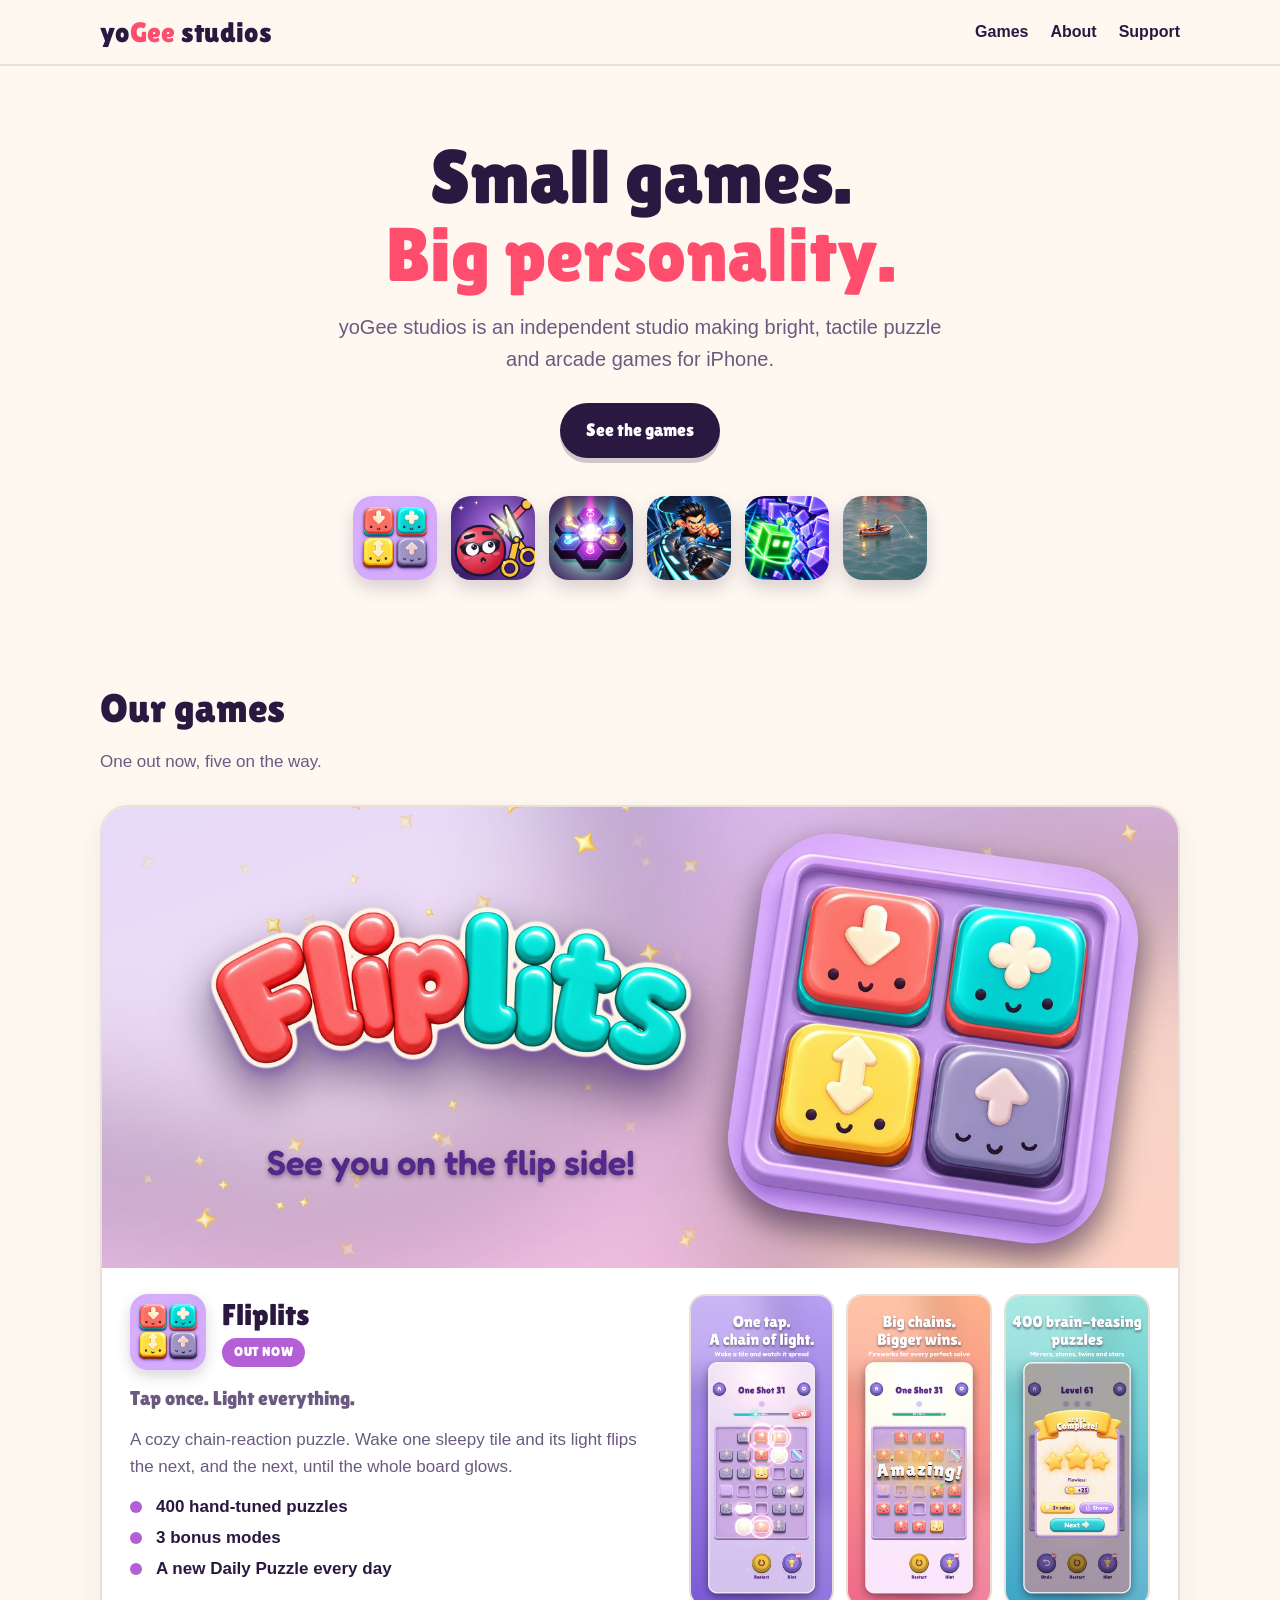
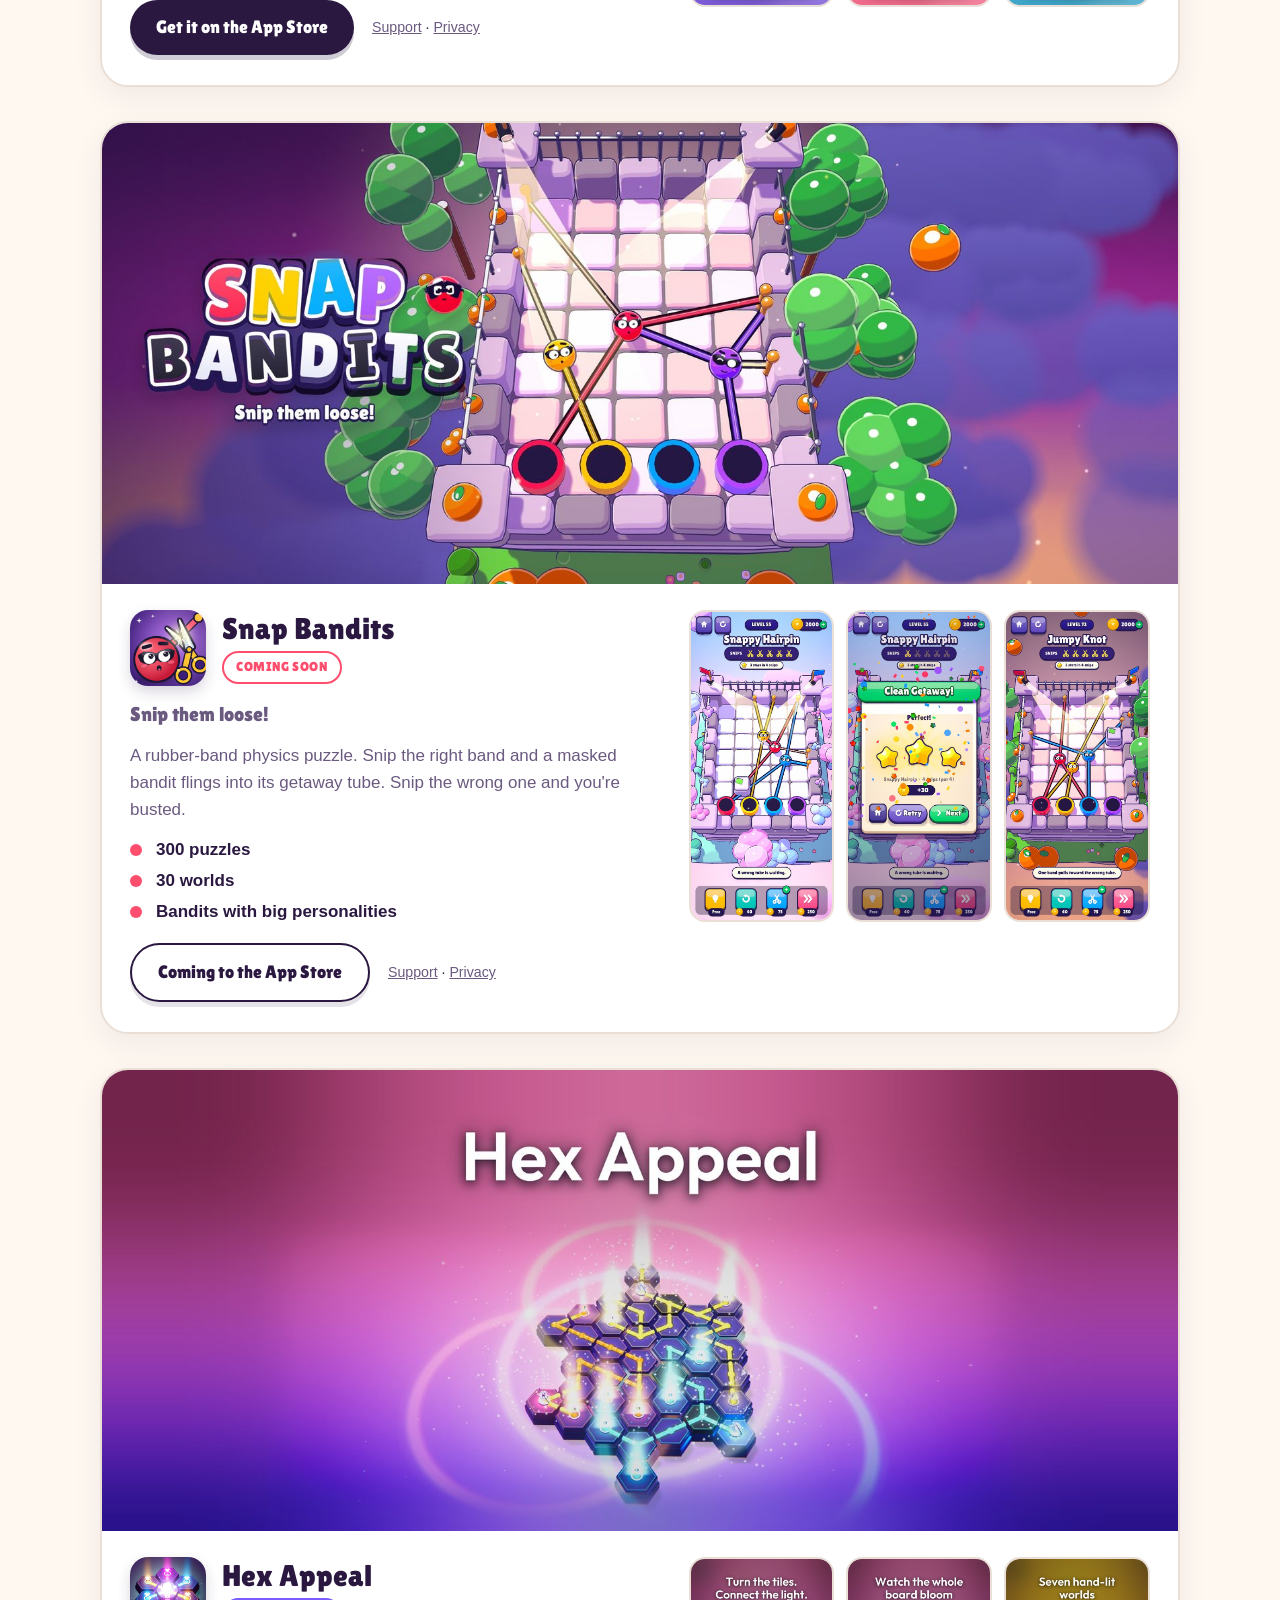
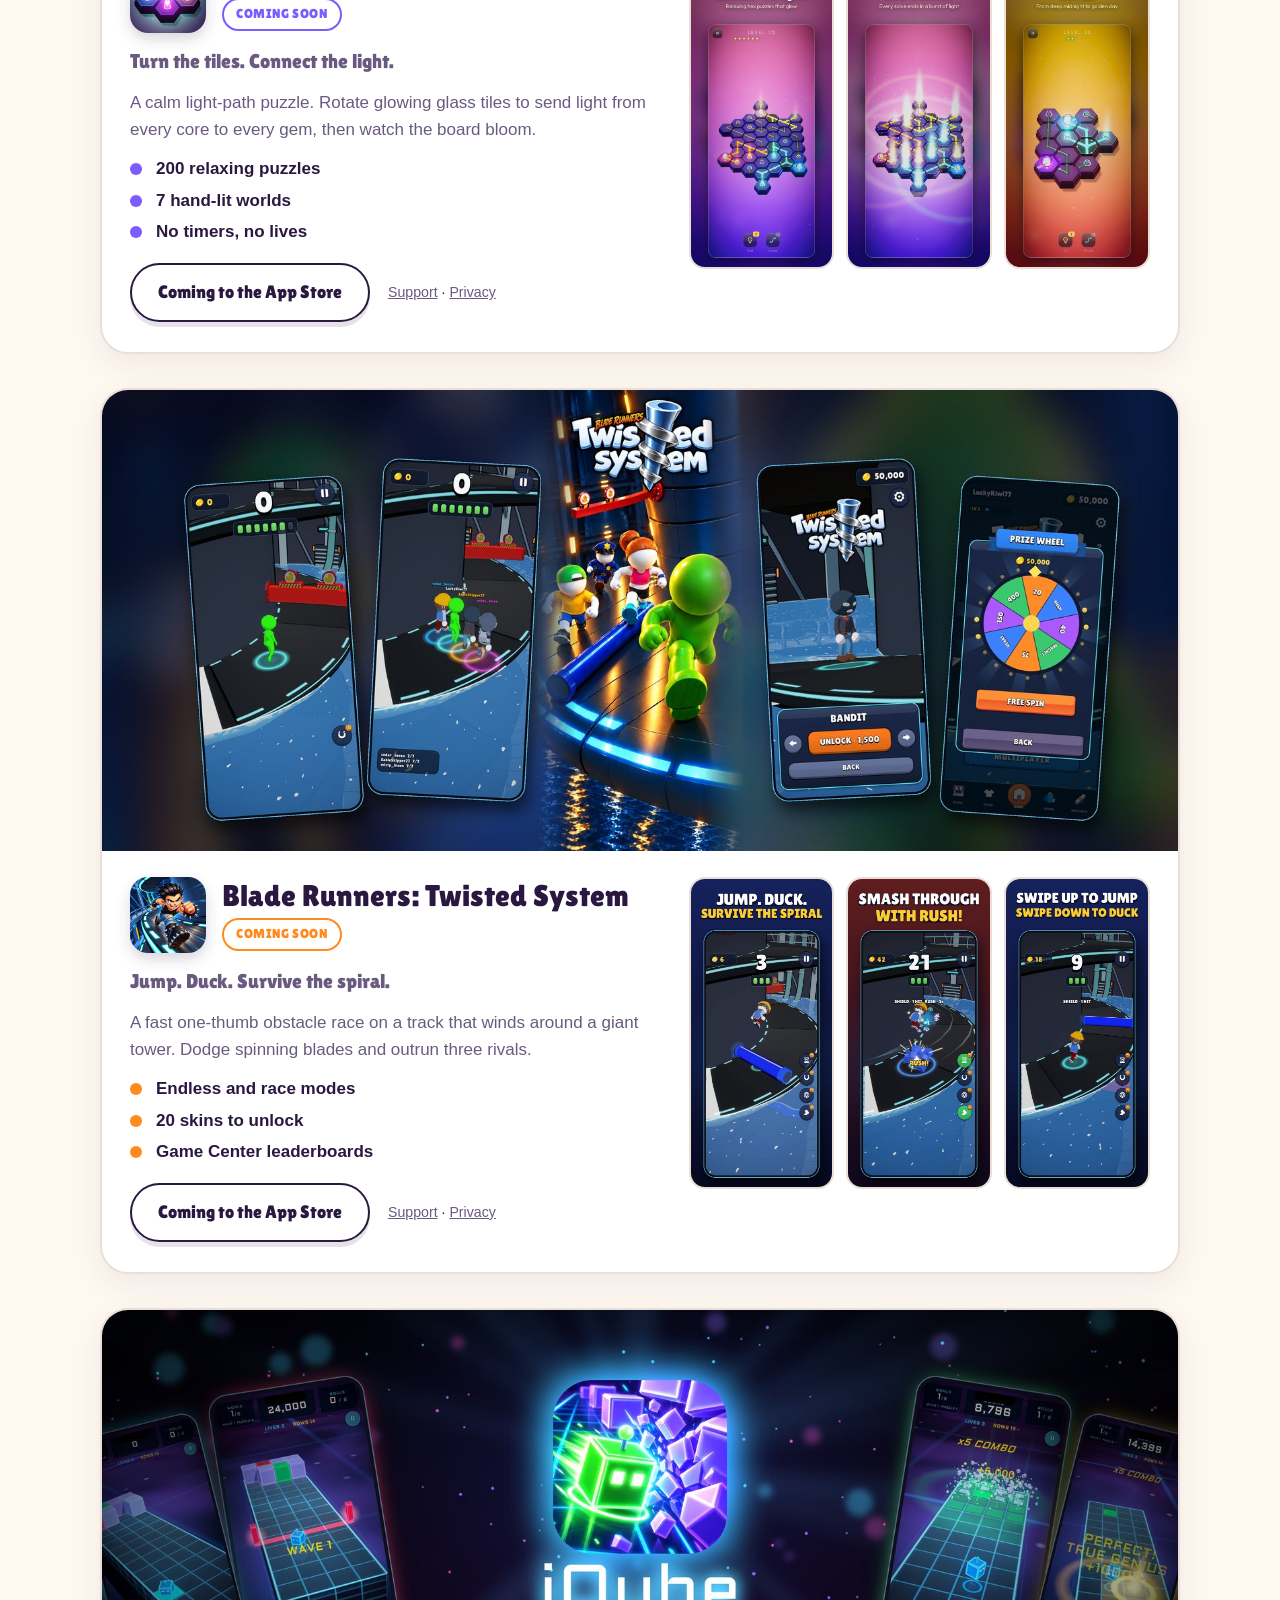
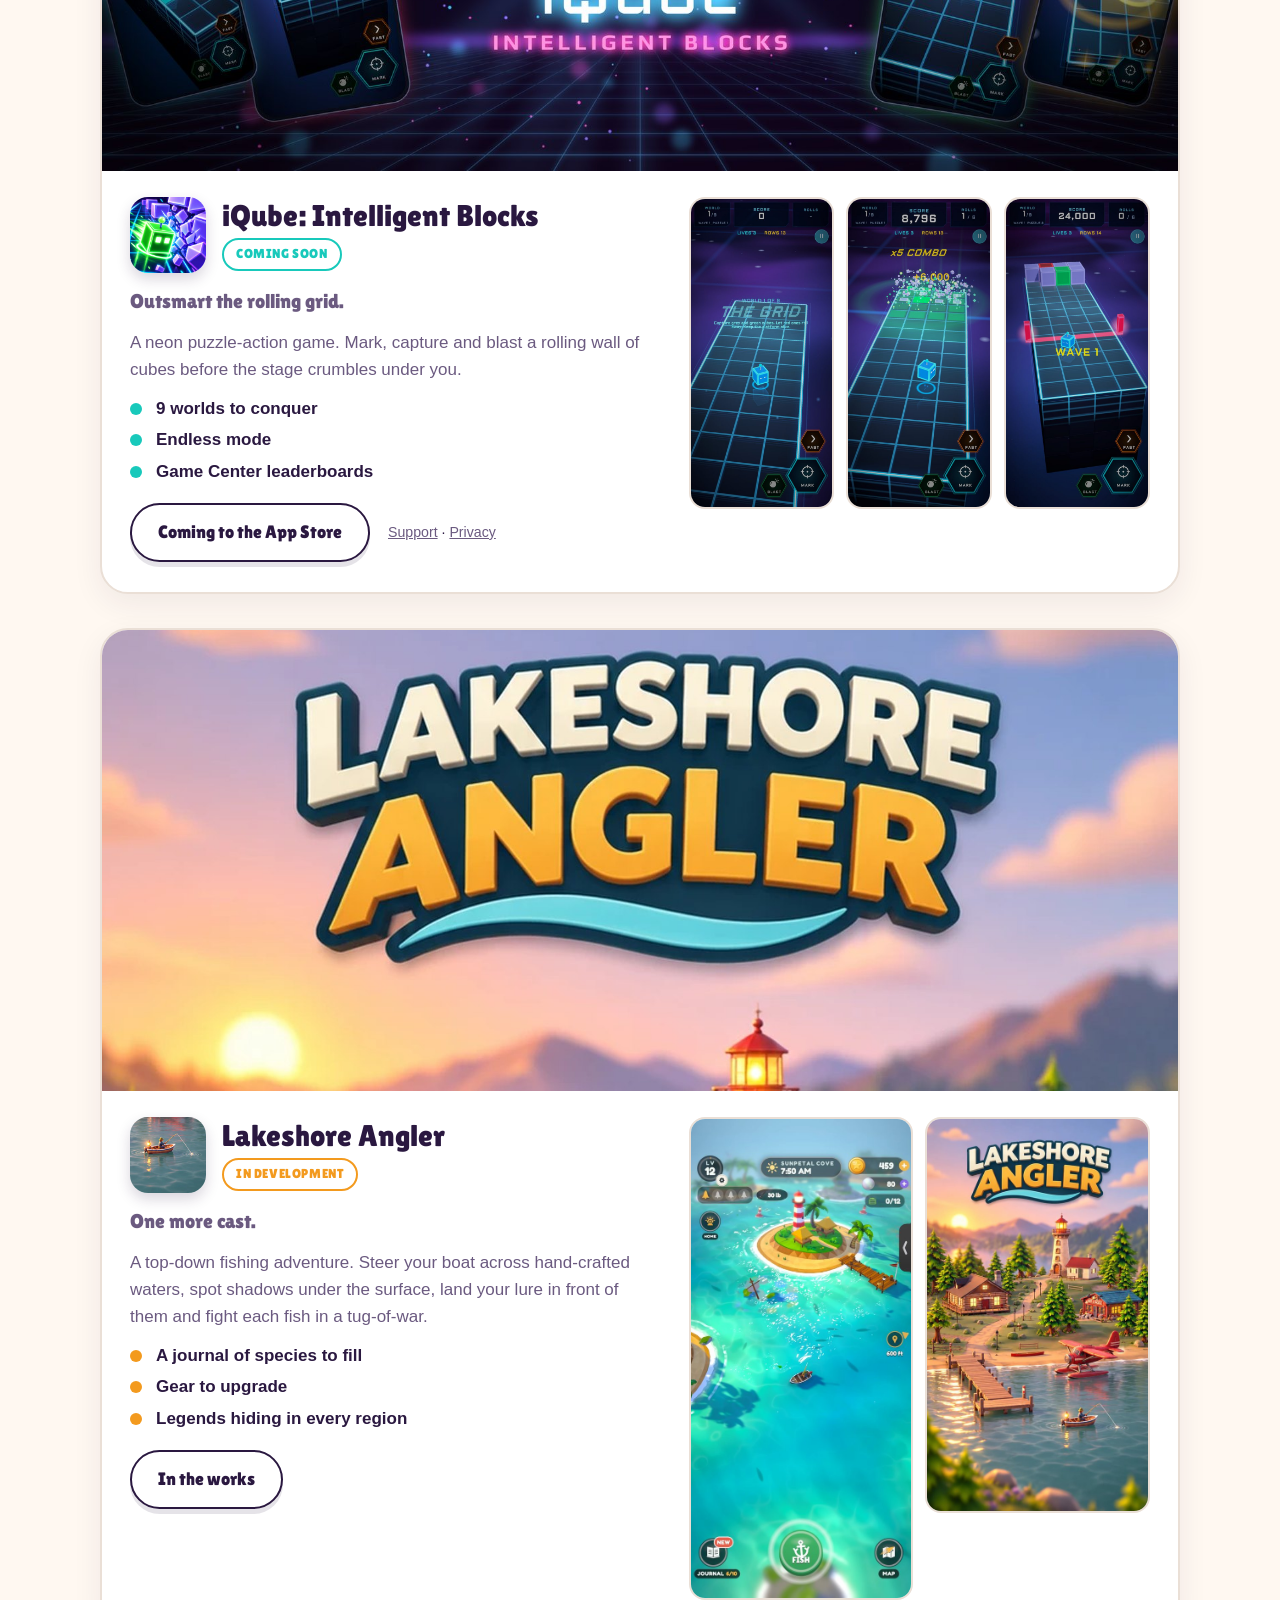
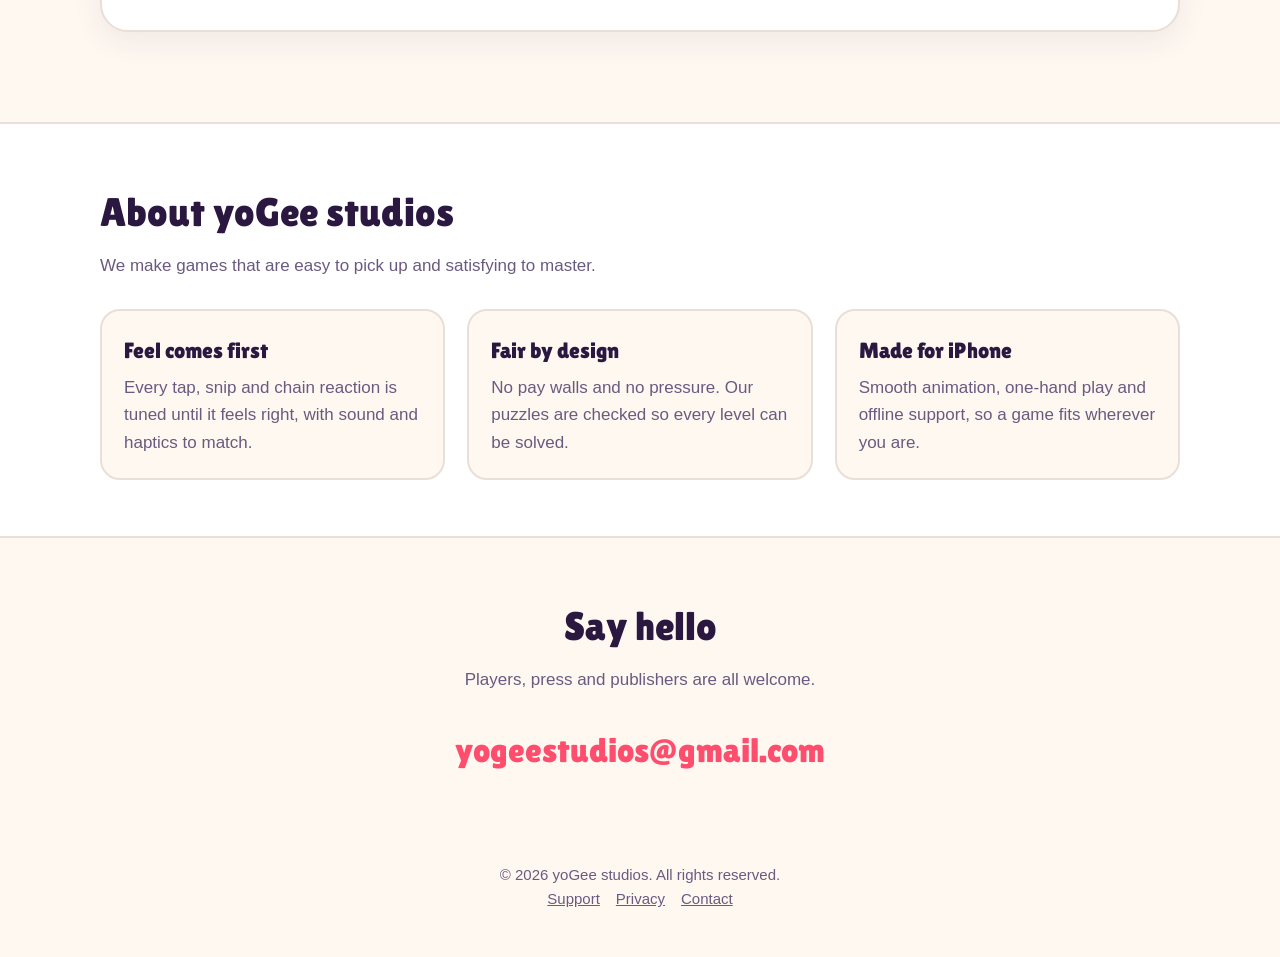
==== index.html @ dfdccb1b "yoGee Studios website: games, support and privacy policies Co-Authored-By: Claude Opus 5.5 <noreply@" ====
<!doctype html>
<html lang="en">
<head>
<meta charset="utf-8">
<meta name="viewport" content="width=device-width, initial-scale=1">
<title>yoGee studios | Puzzle and arcade games for iPhone</title>
<meta name="description" content="yoGee studios makes bright, tactile puzzle and arcade games for iPhone.">
<link rel="stylesheet" href="style.css">
</head>
<body>
<header class="nav"><div class="wrap">
  <a class="logo" href="index.html">yo<b>Gee</b> studios</a>
  <nav><a href="index.html#games">Games</a><a href="index.html#about">About</a><a href="support.html">Support</a></nav>
</div></header>

<main>
<section class="hero"><div class="wrap">
  <h1>Small games.<br><span>Big personality.</span></h1>
  <p>yoGee studios is an independent studio making bright, tactile puzzle and arcade games for iPhone.</p>
  <a class="btn" href="#games">See the games</a>
  <div class="icons"><a href="#fliplits"><img src="img/fliplits-icon.jpg" alt="Fliplits"></a><a href="#snap-bandits"><img src="img/snap-bandits-icon.jpg" alt="Snap Bandits"></a><a href="#hex-appeal"><img src="img/hex-appeal-icon.jpg" alt="Hex Appeal"></a><a href="#twisted-system"><img src="img/twisted-system-icon.jpg" alt="Blade Runners: Twisted System"></a><a href="#iqube"><img src="img/iqube-icon.jpg" alt="iQube: Intelligent Blocks"></a><a href="#lakeshore-angler"><img src="img/lakeshore-angler-icon.jpg" alt="Lakeshore Angler"></a></div>
</div></section>

<section id="games"><div class="wrap">
  <h2>Our games</h2>
  <p class="lead">One out now, five on the way.</p>
  
<article class="game" id="fliplits" style="--accent: #b45fd6">
  <img class="banner" src="img/fliplits-header.jpg" alt="Fliplits key art" loading="lazy">
  <div class="body">
    <div>
      <div class="title"><img src="img/fliplits-icon.jpg" alt="Fliplits app icon"><div><h3>Fliplits</h3><span class="badge">Out now</span></div></div>
      <p class="tag">Tap once. Light everything.</p>
      <p>A cozy chain-reaction puzzle. Wake one sleepy tile and its light flips the next, and the next, until the whole board glows.</p>
      <ul class="facts"><li>400 hand-tuned puzzles</li><li>3 bonus modes</li><li>A new Daily Puzzle every day</li></ul>
      <div class="links"><a class="btn" href="https://apps.apple.com/app/id6825532299">Get it on the App Store</a><small><a href="support.html#fliplits">Support</a> &middot; <a href="privacy/fliplits.html">Privacy</a></small></div>
    </div>
    <div class="shots" style="grid-template-columns: repeat(3, 1fr)"><img src="img/fliplits-shot1.jpg" alt="Fliplits screenshot 1" loading="lazy"><img src="img/fliplits-shot2.jpg" alt="Fliplits screenshot 2" loading="lazy"><img src="img/fliplits-shot3.jpg" alt="Fliplits screenshot 3" loading="lazy"></div>
  </div>
</article>
<article class="game" id="snap-bandits" style="--accent: #ff4d6d">
  <img class="banner" src="img/snap-bandits-header.jpg" alt="Snap Bandits key art" loading="lazy">
  <div class="body">
    <div>
      <div class="title"><img src="img/snap-bandits-icon.jpg" alt="Snap Bandits app icon"><div><h3>Snap Bandits</h3><span class="badge soon">Coming soon</span></div></div>
      <p class="tag">Snip them loose!</p>
      <p>A rubber-band physics puzzle. Snip the right band and a masked bandit flings into its getaway tube. Snip the wrong one and you&#x27;re busted.</p>
      <ul class="facts"><li>300 puzzles</li><li>30 worlds</li><li>Bandits with big personalities</li></ul>
      <div class="links"><span class="btn alt" aria-disabled="true">Coming to the App Store</span><small><a href="support.html#snap-bandits">Support</a> &middot; <a href="privacy/snap-bandits.html">Privacy</a></small></div>
    </div>
    <div class="shots" style="grid-template-columns: repeat(3, 1fr)"><img src="img/snap-bandits-shot1.jpg" alt="Snap Bandits screenshot 1" loading="lazy"><img src="img/snap-bandits-shot2.jpg" alt="Snap Bandits screenshot 2" loading="lazy"><img src="img/snap-bandits-shot3.jpg" alt="Snap Bandits screenshot 3" loading="lazy"></div>
  </div>
</article>
<article class="game" id="hex-appeal" style="--accent: #7a5cff">
  <img class="banner" src="img/hex-appeal-header.jpg" alt="Hex Appeal key art" loading="lazy">
  <div class="body">
    <div>
      <div class="title"><img src="img/hex-appeal-icon.jpg" alt="Hex Appeal app icon"><div><h3>Hex Appeal</h3><span class="badge soon">Coming soon</span></div></div>
      <p class="tag">Turn the tiles. Connect the light.</p>
      <p>A calm light-path puzzle. Rotate glowing glass tiles to send light from every core to every gem, then watch the board bloom.</p>
      <ul class="facts"><li>200 relaxing puzzles</li><li>7 hand-lit worlds</li><li>No timers, no lives</li></ul>
      <div class="links"><span class="btn alt" aria-disabled="true">Coming to the App Store</span><small><a href="support.html#hex-appeal">Support</a> &middot; <a href="privacy/hex-appeal.html">Privacy</a></small></div>
    </div>
    <div class="shots" style="grid-template-columns: repeat(3, 1fr)"><img src="img/hex-appeal-shot1.jpg" alt="Hex Appeal screenshot 1" loading="lazy"><img src="img/hex-appeal-shot2.jpg" alt="Hex Appeal screenshot 2" loading="lazy"><img src="img/hex-appeal-shot3.jpg" alt="Hex Appeal screenshot 3" loading="lazy"></div>
  </div>
</article>
<article class="game" id="twisted-system" style="--accent: #ff8a1f">
  <img class="banner" src="img/twisted-system-header.jpg" alt="Blade Runners: Twisted System key art" loading="lazy">
  <div class="body">
    <div>
      <div class="title"><img src="img/twisted-system-icon.jpg" alt="Blade Runners: Twisted System app icon"><div><h3>Blade Runners: Twisted System</h3><span class="badge soon">Coming soon</span></div></div>
      <p class="tag">Jump. Duck. Survive the spiral.</p>
      <p>A fast one-thumb obstacle race on a track that winds around a giant tower. Dodge spinning blades and outrun three rivals.</p>
      <ul class="facts"><li>Endless and race modes</li><li>20 skins to unlock</li><li>Game Center leaderboards</li></ul>
      <div class="links"><span class="btn alt" aria-disabled="true">Coming to the App Store</span><small><a href="support.html#twisted-system">Support</a> &middot; <a href="privacy/twisted-system.html">Privacy</a></small></div>
    </div>
    <div class="shots" style="grid-template-columns: repeat(3, 1fr)"><img src="img/twisted-system-shot1.jpg" alt="Blade Runners: Twisted System screenshot 1" loading="lazy"><img src="img/twisted-system-shot2.jpg" alt="Blade Runners: Twisted System screenshot 2" loading="lazy"><img src="img/twisted-system-shot3.jpg" alt="Blade Runners: Twisted System screenshot 3" loading="lazy"></div>
  </div>
</article>
<article class="game" id="iqube" style="--accent: #18c9bb">
  <img class="banner" src="img/iqube-header.jpg" alt="iQube: Intelligent Blocks key art" loading="lazy">
  <div class="body">
    <div>
      <div class="title"><img src="img/iqube-icon.jpg" alt="iQube: Intelligent Blocks app icon"><div><h3>iQube: Intelligent Blocks</h3><span class="badge soon">Coming soon</span></div></div>
      <p class="tag">Outsmart the rolling grid.</p>
      <p>A neon puzzle-action game. Mark, capture and blast a rolling wall of cubes before the stage crumbles under you.</p>
      <ul class="facts"><li>9 worlds to conquer</li><li>Endless mode</li><li>Game Center leaderboards</li></ul>
      <div class="links"><span class="btn alt" aria-disabled="true">Coming to the App Store</span><small><a href="support.html#iqube">Support</a> &middot; <a href="privacy/iqube.html">Privacy</a></small></div>
    </div>
    <div class="shots" style="grid-template-columns: repeat(3, 1fr)"><img src="img/iqube-shot1.jpg" alt="iQube: Intelligent Blocks screenshot 1" loading="lazy"><img src="img/iqube-shot2.jpg" alt="iQube: Intelligent Blocks screenshot 2" loading="lazy"><img src="img/iqube-shot3.jpg" alt="iQube: Intelligent Blocks screenshot 3" loading="lazy"></div>
  </div>
</article>
<article class="game" id="lakeshore-angler" style="--accent: #f39a1e">
  <img class="banner" src="img/lakeshore-angler-header.jpg" alt="Lakeshore Angler key art" loading="lazy">
  <div class="body">
    <div>
      <div class="title"><img src="img/lakeshore-angler-icon.jpg" alt="Lakeshore Angler app icon"><div><h3>Lakeshore Angler</h3><span class="badge soon">In development</span></div></div>
      <p class="tag">One more cast.</p>
      <p>A top-down fishing adventure. Steer your boat across hand-crafted waters, spot shadows under the surface, land your lure in front of them and fight each fish in a tug-of-war.</p>
      <ul class="facts"><li>A journal of species to fill</li><li>Gear to upgrade</li><li>Legends hiding in every region</li></ul>
      <div class="links"><span class="btn alt" aria-disabled="true">In the works</span></div>
    </div>
    <div class="shots" style="grid-template-columns: repeat(2, 1fr)"><img src="img/lakeshore-angler-shot1.jpg" alt="Lakeshore Angler screenshot 1" loading="lazy"><img src="img/lakeshore-angler-shot2.jpg" alt="Lakeshore Angler screenshot 2" loading="lazy"></div>
  </div>
</article>
</div></section>

<section class="about" id="about"><div class="wrap">
  <h2>About yoGee studios</h2>
  <p class="lead">We make games that are easy to pick up and satisfying to master.</p>
  <div class="cols">
    <div><h3>Feel comes first</h3><p>Every tap, snip and chain reaction is tuned until it feels right, with sound and haptics to match.</p></div>
    <div><h3>Fair by design</h3><p>No pay walls and no pressure. Our puzzles are checked so every level can be solved.</p></div>
    <div><h3>Made for iPhone</h3><p>Smooth animation, one-hand play and offline support, so a game fits wherever you are.</p></div>
  </div>
</div></section>

<section class="contact" id="contact"><div class="wrap">
  <h2>Say hello</h2>
  <p class="lead">Players, press and publishers are all welcome.</p>
  <a class="mail" href="mailto:yogeestudios@gmail.com">yogeestudios@gmail.com</a>
</div></section>
</main>
<footer><div class="wrap">
  &copy; 2026 yoGee studios. All rights reserved.<br>
  <a href="support.html">Support</a><a href="privacy/index.html">Privacy</a><a href="mailto:yogeestudios@gmail.com">Contact</a>
</div></footer>
</body>
</html>
---- style.css ----
@font-face { font-family: "Lilita One"; src: url("fonts/LilitaOne-Regular.ttf") format("truetype"); font-display: swap; }
:root { --ink: #2a1840; --soft: #6b5a80; --bg: #fff8f1; --card: #ffffff; --line: #eadfd6; --brand: #ff4d6d; --brand2: #7a5cff; --sun: #ffc93c; }
* { box-sizing: border-box; }
html { scroll-behavior: smooth; }
body { margin: 0; background: var(--bg); color: var(--ink); font: 17px/1.6 -apple-system, BlinkMacSystemFont, "Segoe UI", Roboto, sans-serif; }
img { max-width: 100%; display: block; }
a { color: var(--brand2); }
h1, h2, h3, .logo, .btn, .badge { font-family: "Lilita One", "Arial Rounded MT Bold", system-ui, sans-serif; font-weight: 400; }
.wrap { max-width: 1120px; margin: 0 auto; padding: 0 20px; }
header.nav { position: sticky; top: 0; z-index: 10; background: rgba(255, 248, 241, 0.92); backdrop-filter: blur(8px); border-bottom: 2px solid var(--line); }
header.nav .wrap { display: flex; align-items: center; justify-content: space-between; height: 64px; }
.logo { font-size: 28px; text-decoration: none; color: var(--ink); letter-spacing: 0.3px; }
.logo b { font-weight: 400; color: var(--brand); }
nav a { margin-left: 22px; text-decoration: none; color: var(--ink); font-weight: 600; font-size: 16px; }
nav a:hover { color: var(--brand); }
.hero { padding: 72px 0 40px; text-align: center; }
.hero h1 { font-size: clamp(40px, 7vw, 76px); line-height: 1.02; margin: 0 0 18px; }
.hero h1 span { color: var(--brand); }
.hero p { font-size: 20px; color: var(--soft); max-width: 640px; margin: 0 auto 28px; }
.btn { display: inline-block; padding: 13px 26px; border-radius: 999px; background: var(--ink); color: #fff; text-decoration: none; font-size: 18px; border: 0; box-shadow: 0 5px 0 rgba(42, 24, 64, 0.22); transition: transform 0.12s; }
.btn:hover { transform: translateY(-2px); }
.btn.alt { background: #fff; color: var(--ink); border: 2px solid var(--ink); box-shadow: 0 5px 0 rgba(42, 24, 64, 0.12); }
.icons { display: flex; justify-content: center; gap: 14px; margin: 38px 0 0; flex-wrap: wrap; }
.icons img { width: 84px; height: 84px; border-radius: 20px; box-shadow: 0 8px 18px rgba(42, 24, 64, 0.18); }
section { padding: 56px 0; }
section > .wrap > h2 { font-size: 40px; margin: 0 0 8px; }
.lead { color: var(--soft); margin: 0 0 30px; }
.game { background: var(--card); border: 2px solid var(--line); border-radius: 28px; overflow: hidden; margin-bottom: 34px; box-shadow: 0 10px 30px rgba(42, 24, 64, 0.07); }
.game .banner { aspect-ratio: 21 / 9; width: 100%; object-fit: cover; }
.game .body { display: grid; grid-template-columns: 1.15fr 1fr; gap: 28px; padding: 26px 28px 30px; align-items: start; }
.title { display: flex; gap: 16px; align-items: center; margin-bottom: 12px; }
.title img { width: 76px; height: 76px; border-radius: 18px; flex: none; box-shadow: 0 6px 14px rgba(42, 24, 64, 0.18); }
.title h3 { font-size: 30px; line-height: 1.1; margin: 0 0 6px; }
.badge { display: inline-block; font-size: 13px; letter-spacing: 0.6px; text-transform: uppercase; padding: 4px 12px; border-radius: 999px; color: #fff; background: var(--accent); }
.badge.soon { background: #fff; color: var(--accent); border: 2px solid var(--accent); }
.tag { font-size: 20px; color: var(--accent); margin: 0 0 8px; font-family: "Lilita One", system-ui, sans-serif; }
.game p { margin: 0 0 12px; color: var(--soft); }
.facts { list-style: none; padding: 0; margin: 0 0 18px; }
.facts li { padding-left: 26px; position: relative; margin: 4px 0; font-weight: 600; }
.facts li::before { content: ""; position: absolute; left: 0; top: 8px; width: 12px; height: 12px; border-radius: 50%; background: var(--accent); }
.links { display: flex; flex-wrap: wrap; gap: 10px 18px; align-items: center; }
.links small a { color: var(--soft); }
.shots { display: grid; grid-template-columns: repeat(3, 1fr); gap: 12px; }
.shots img { border-radius: 16px; border: 2px solid var(--line); }
.about { background: #fff; border-top: 2px solid var(--line); border-bottom: 2px solid var(--line); }
.cols { display: grid; grid-template-columns: repeat(3, 1fr); gap: 22px; margin-top: 26px; }
.cols div { background: var(--bg); border-radius: 20px; padding: 22px; border: 2px solid var(--line); }
.cols h3 { margin: 0 0 6px; font-size: 22px; }
.cols p { margin: 0; color: var(--soft); }
.contact { text-align: center; }
.contact .mail { font-size: clamp(22px, 4vw, 34px); font-family: "Lilita One", system-ui, sans-serif; color: var(--brand); text-decoration: none; word-break: break-all; }
footer { padding: 30px 0 46px; color: var(--soft); font-size: 15px; text-align: center; }
footer a { color: var(--soft); margin: 0 8px; }
.doc { max-width: 760px; margin: 0 auto; padding: 46px 20px 70px; }
.doc h1 { font-size: 40px; margin: 0 0 10px; }
.doc h2 { font-size: 24px; margin: 34px 0 8px; }
.doc p, .doc li { color: #4a3a60; }
@media (max-width: 820px) {
  .game .body { grid-template-columns: 1fr; padding: 20px; }
  .cols { grid-template-columns: 1fr; }
  nav a { margin-left: 14px; font-size: 15px; }
  .logo { font-size: 23px; }
  section > .wrap > h2 { font-size: 32px; }
  .hero { padding: 48px 0 26px; }
}
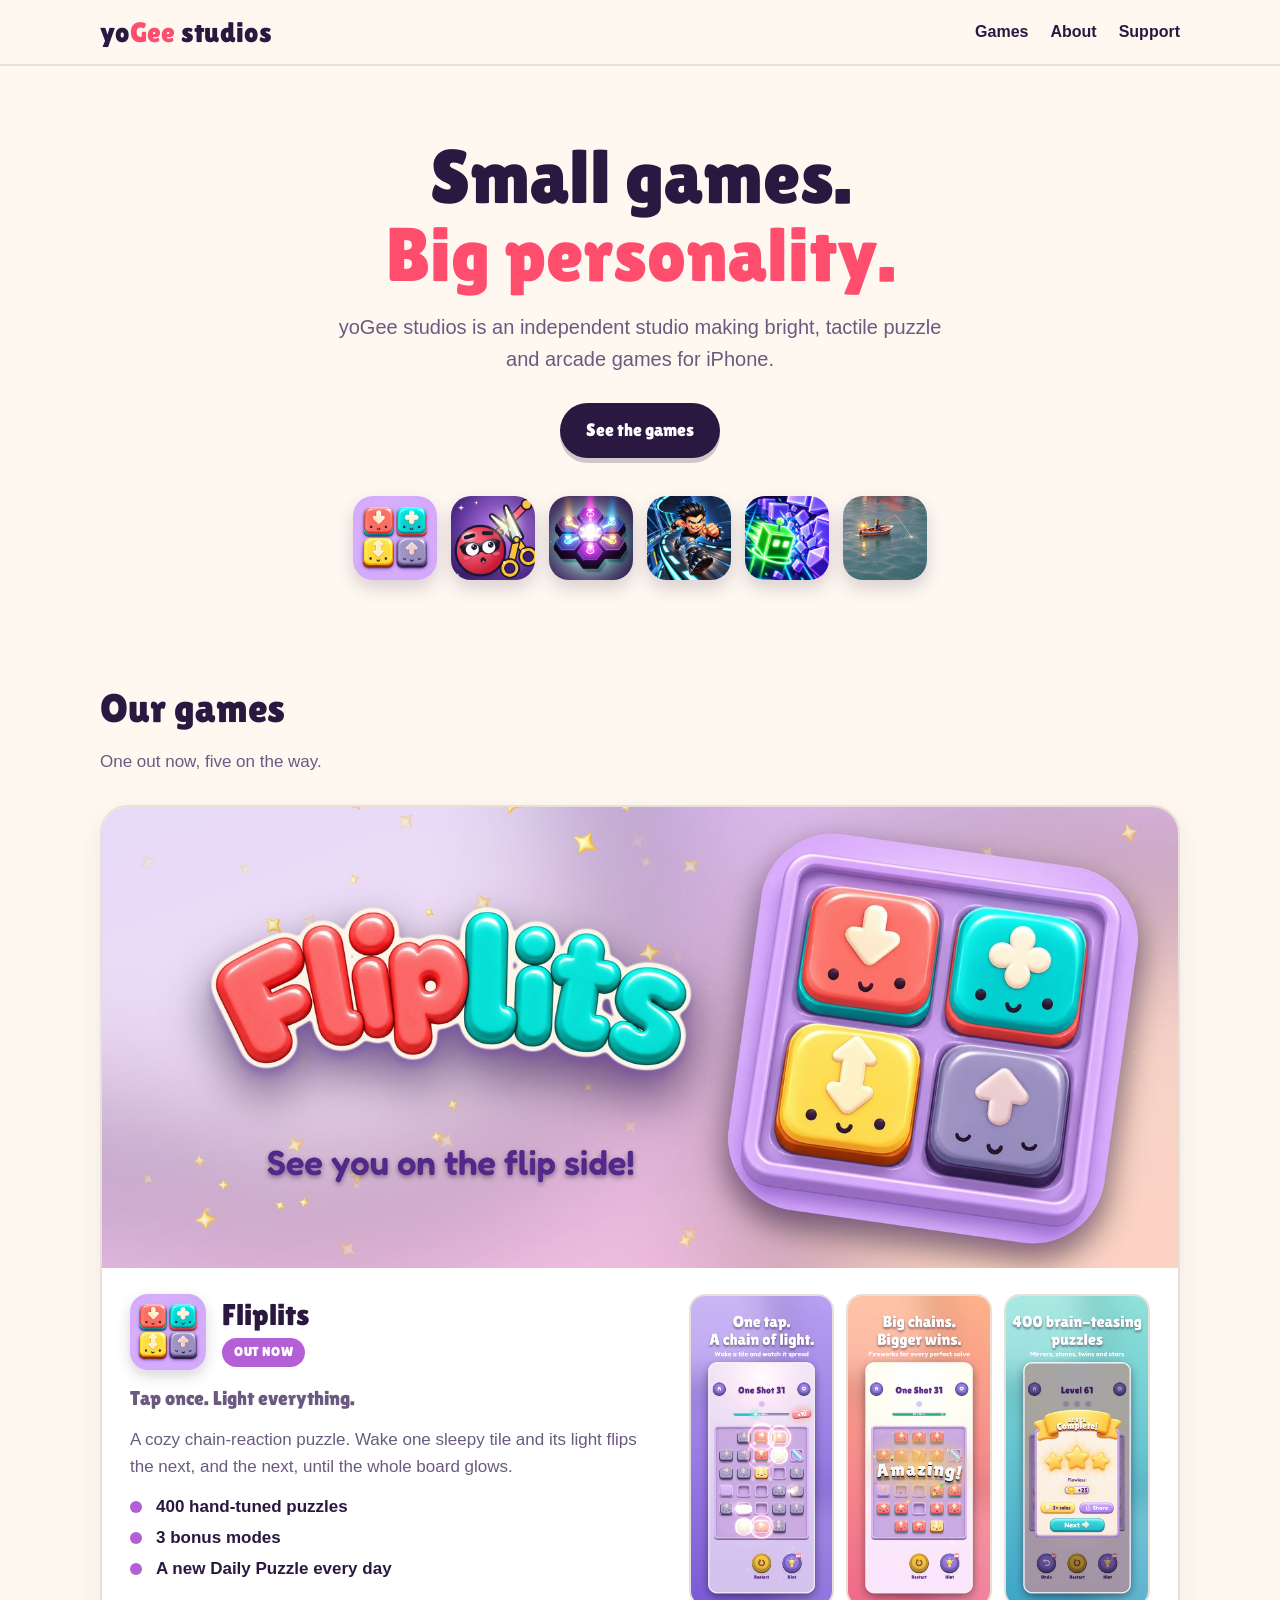
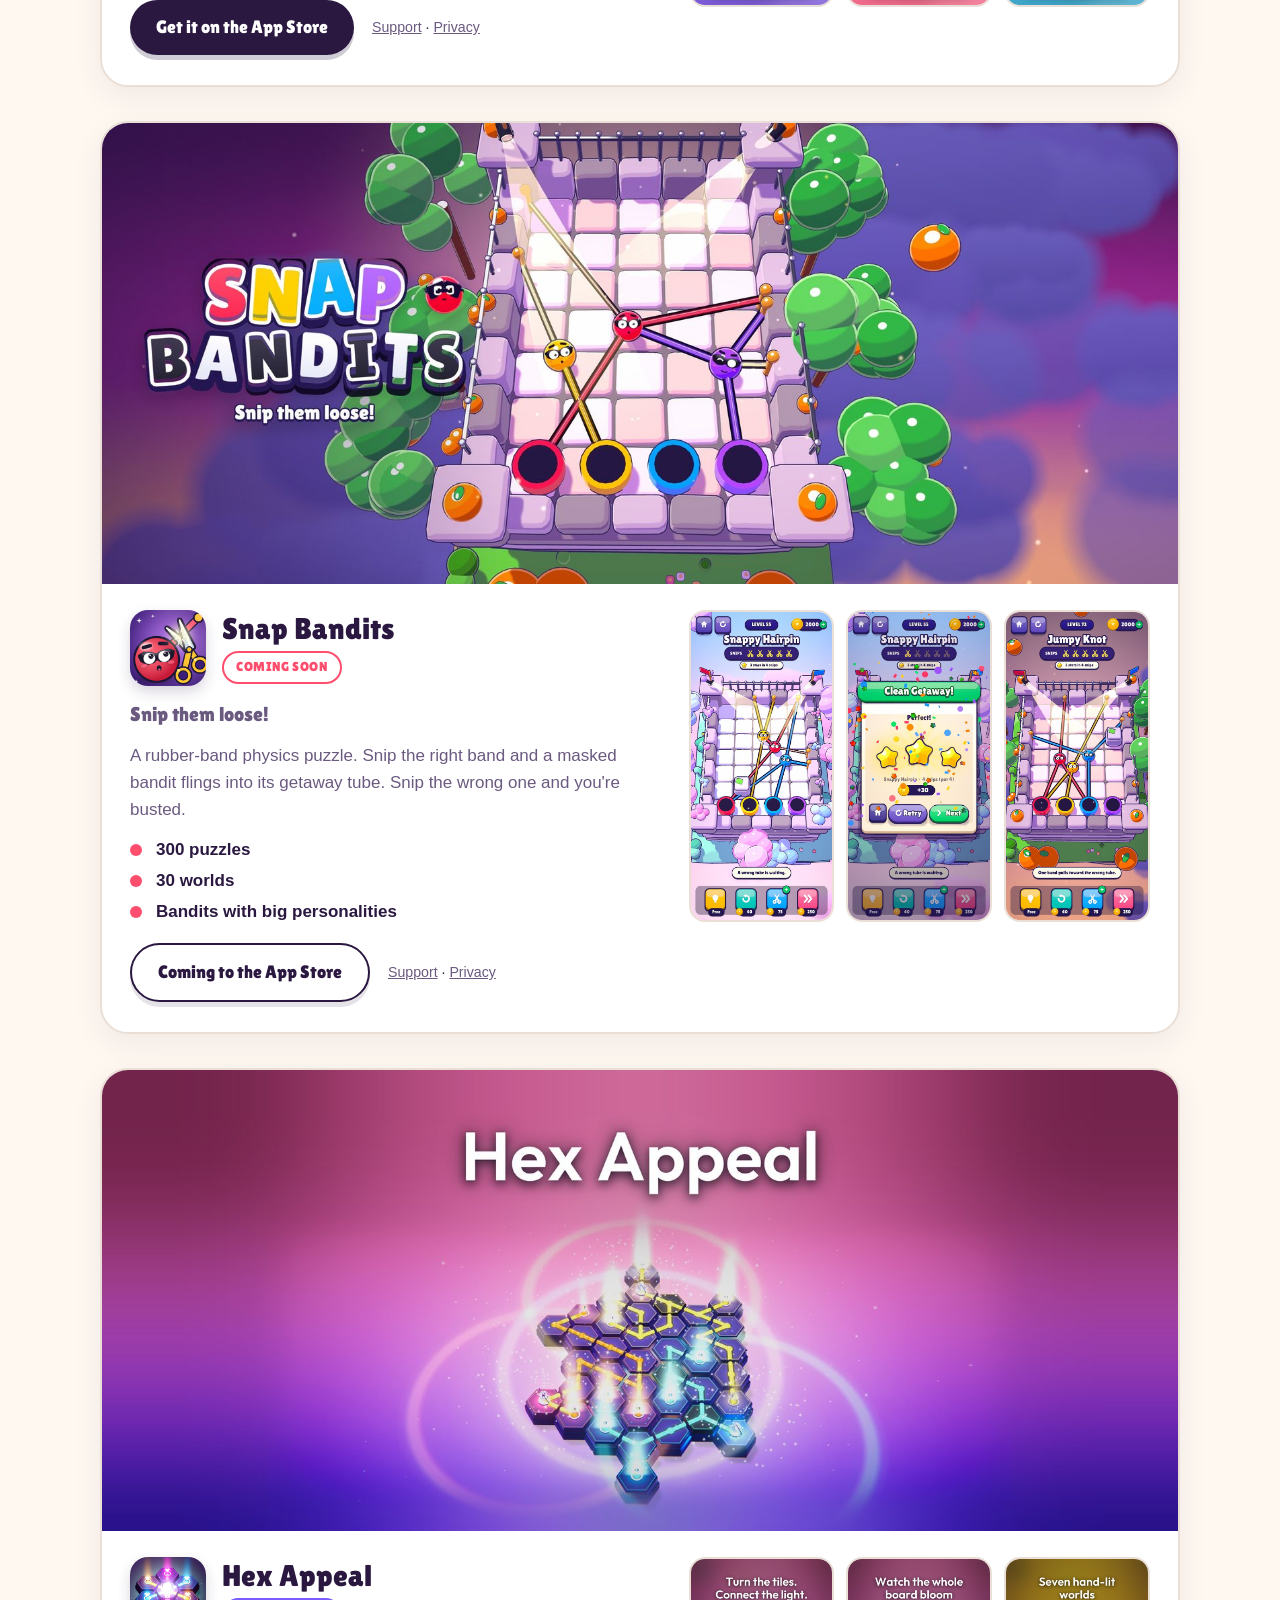
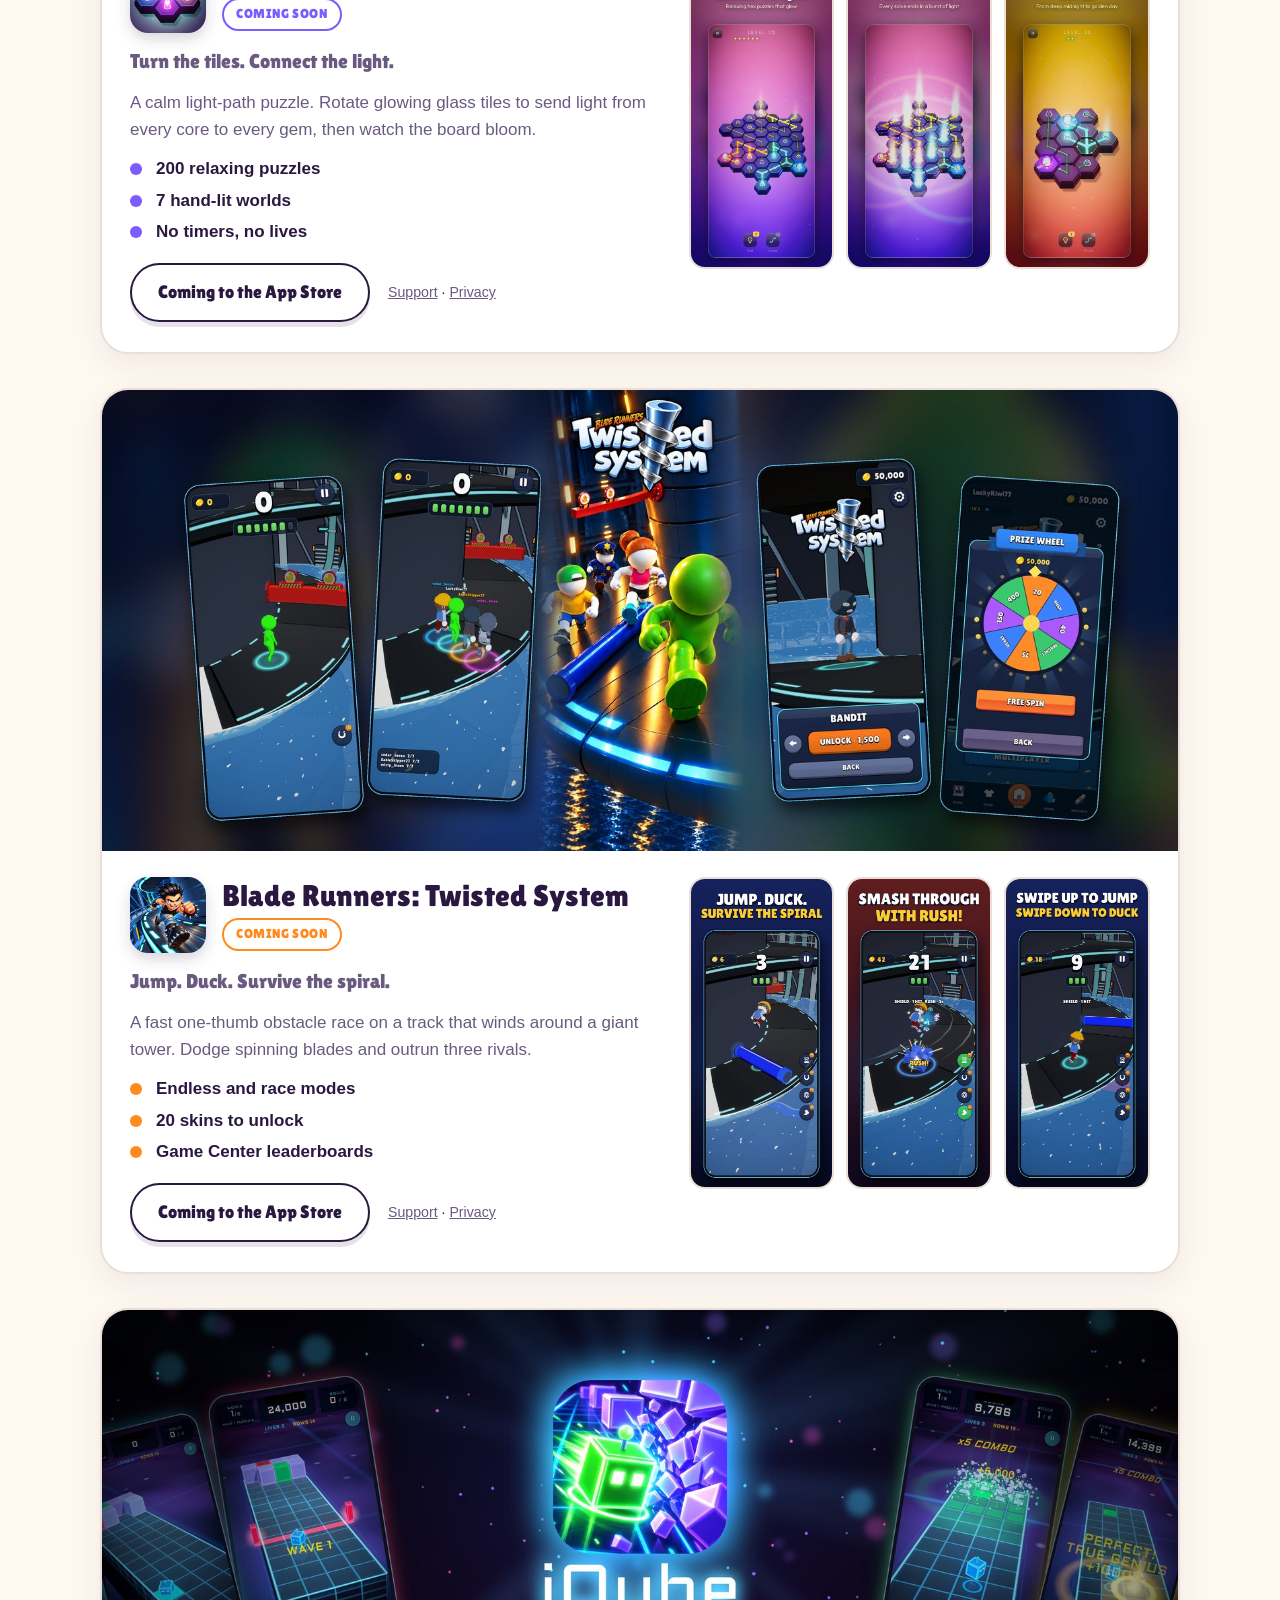
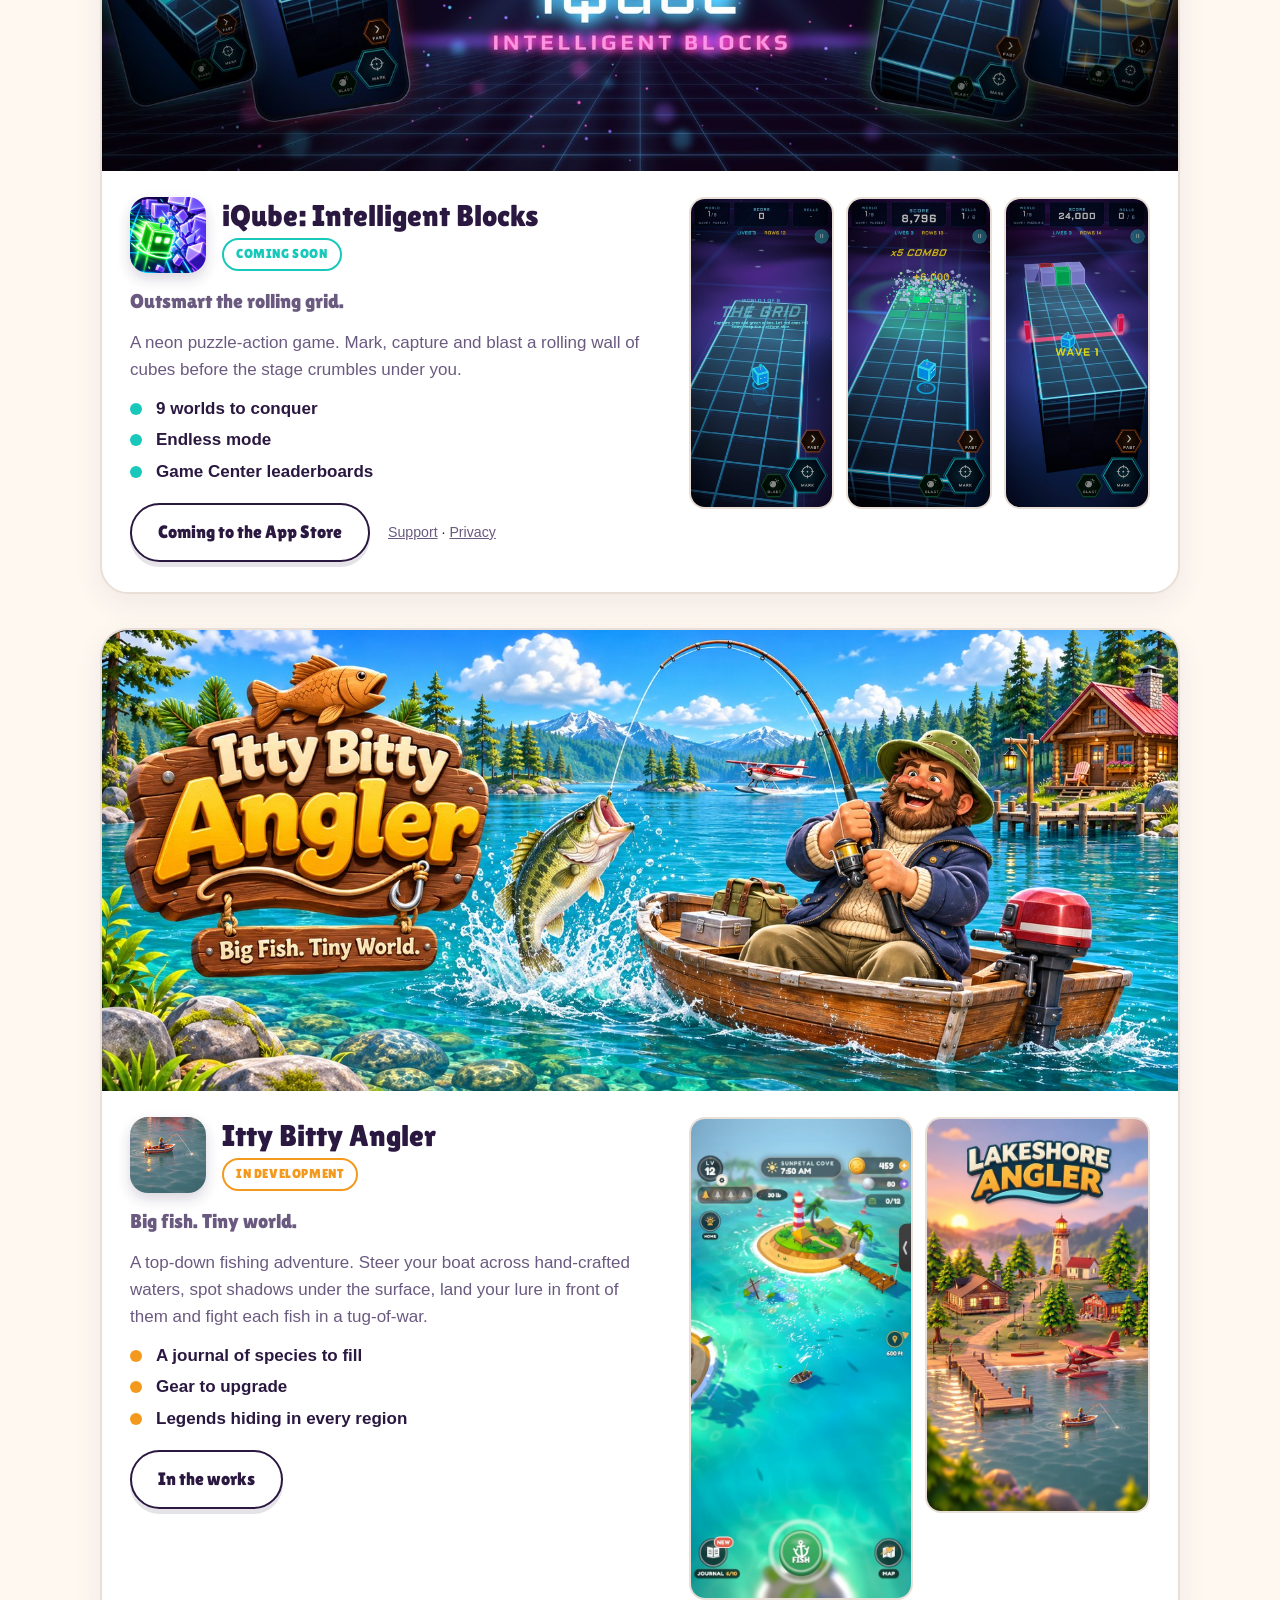
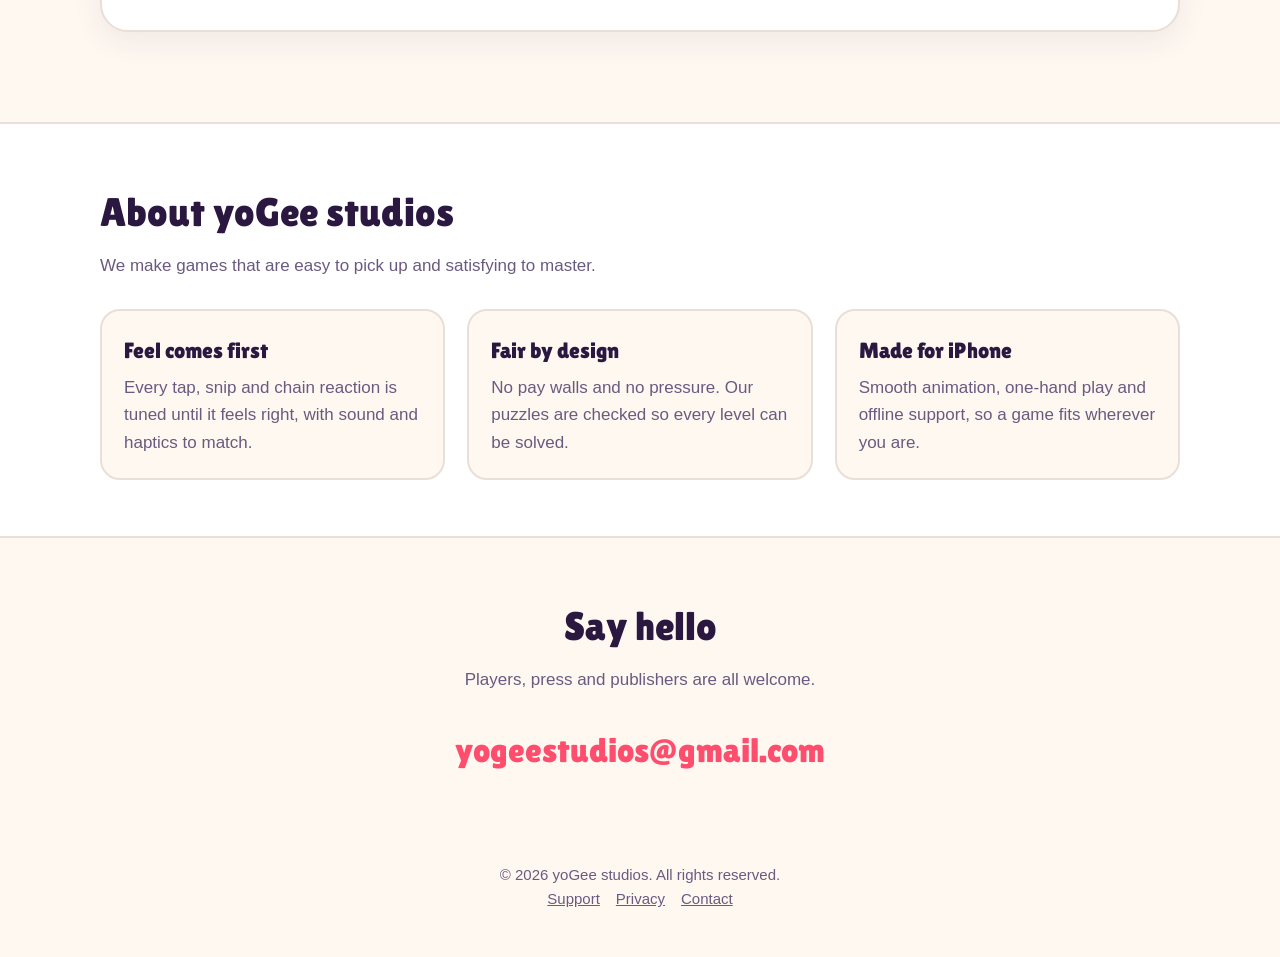
==== commit 155c198e: "Rename Lakeshore Angler to Itty Bitty Angler, new header art Co-Authored-By: Claude Opus 5.5 <norepl" ====
--- a/index.html
+++ b/index.html
@@ -18,7 +18,7 @@
   <h1>Small games.<br><span>Big personality.</span></h1>
   <p>yoGee studios is an independent studio making bright, tactile puzzle and arcade games for iPhone.</p>
   <a class="btn" href="#games">See the games</a>
-  <div class="icons"><a href="#fliplits"><img src="img/fliplits-icon.jpg" alt="Fliplits"></a><a href="#snap-bandits"><img src="img/snap-bandits-icon.jpg" alt="Snap Bandits"></a><a href="#hex-appeal"><img src="img/hex-appeal-icon.jpg" alt="Hex Appeal"></a><a href="#twisted-system"><img src="img/twisted-system-icon.jpg" alt="Blade Runners: Twisted System"></a><a href="#iqube"><img src="img/iqube-icon.jpg" alt="iQube: Intelligent Blocks"></a><a href="#lakeshore-angler"><img src="img/lakeshore-angler-icon.jpg" alt="Lakeshore Angler"></a></div>
+  <div class="icons"><a href="#fliplits"><img src="img/fliplits-icon.jpg" alt="Fliplits"></a><a href="#snap-bandits"><img src="img/snap-bandits-icon.jpg" alt="Snap Bandits"></a><a href="#hex-appeal"><img src="img/hex-appeal-icon.jpg" alt="Hex Appeal"></a><a href="#twisted-system"><img src="img/twisted-system-icon.jpg" alt="Blade Runners: Twisted System"></a><a href="#iqube"><img src="img/iqube-icon.jpg" alt="iQube: Intelligent Blocks"></a><a href="#itty-bitty-angler"><img src="img/itty-bitty-angler-icon.jpg" alt="Itty Bitty Angler"></a></div>
 </div></section>
 
 <section id="games"><div class="wrap">
@@ -90,17 +90,17 @@
     <div class="shots" style="grid-template-columns: repeat(3, 1fr)"><img src="img/iqube-shot1.jpg" alt="iQube: Intelligent Blocks screenshot 1" loading="lazy"><img src="img/iqube-shot2.jpg" alt="iQube: Intelligent Blocks screenshot 2" loading="lazy"><img src="img/iqube-shot3.jpg" alt="iQube: Intelligent Blocks screenshot 3" loading="lazy"></div>
   </div>
 </article>
-<article class="game" id="lakeshore-angler" style="--accent: #f39a1e">
-  <img class="banner" src="img/lakeshore-angler-header.jpg" alt="Lakeshore Angler key art" loading="lazy">
+<article class="game" id="itty-bitty-angler" style="--accent: #f39a1e">
+  <img class="banner" src="img/itty-bitty-angler-header.jpg" alt="Itty Bitty Angler key art" loading="lazy">
   <div class="body">
     <div>
-      <div class="title"><img src="img/lakeshore-angler-icon.jpg" alt="Lakeshore Angler app icon"><div><h3>Lakeshore Angler</h3><span class="badge soon">In development</span></div></div>
-      <p class="tag">One more cast.</p>
+      <div class="title"><img src="img/itty-bitty-angler-icon.jpg" alt="Itty Bitty Angler app icon"><div><h3>Itty Bitty Angler</h3><span class="badge soon">In development</span></div></div>
+      <p class="tag">Big fish. Tiny world.</p>
       <p>A top-down fishing adventure. Steer your boat across hand-crafted waters, spot shadows under the surface, land your lure in front of them and fight each fish in a tug-of-war.</p>
       <ul class="facts"><li>A journal of species to fill</li><li>Gear to upgrade</li><li>Legends hiding in every region</li></ul>
       <div class="links"><span class="btn alt" aria-disabled="true">In the works</span></div>
     </div>
-    <div class="shots" style="grid-template-columns: repeat(2, 1fr)"><img src="img/lakeshore-angler-shot1.jpg" alt="Lakeshore Angler screenshot 1" loading="lazy"><img src="img/lakeshore-angler-shot2.jpg" alt="Lakeshore Angler screenshot 2" loading="lazy"></div>
+    <div class="shots" style="grid-template-columns: repeat(2, 1fr)"><img src="img/itty-bitty-angler-shot1.jpg" alt="Itty Bitty Angler screenshot 1" loading="lazy"><img src="img/itty-bitty-angler-shot2.jpg" alt="Itty Bitty Angler screenshot 2" loading="lazy"></div>
   </div>
 </article>
 </div></section>
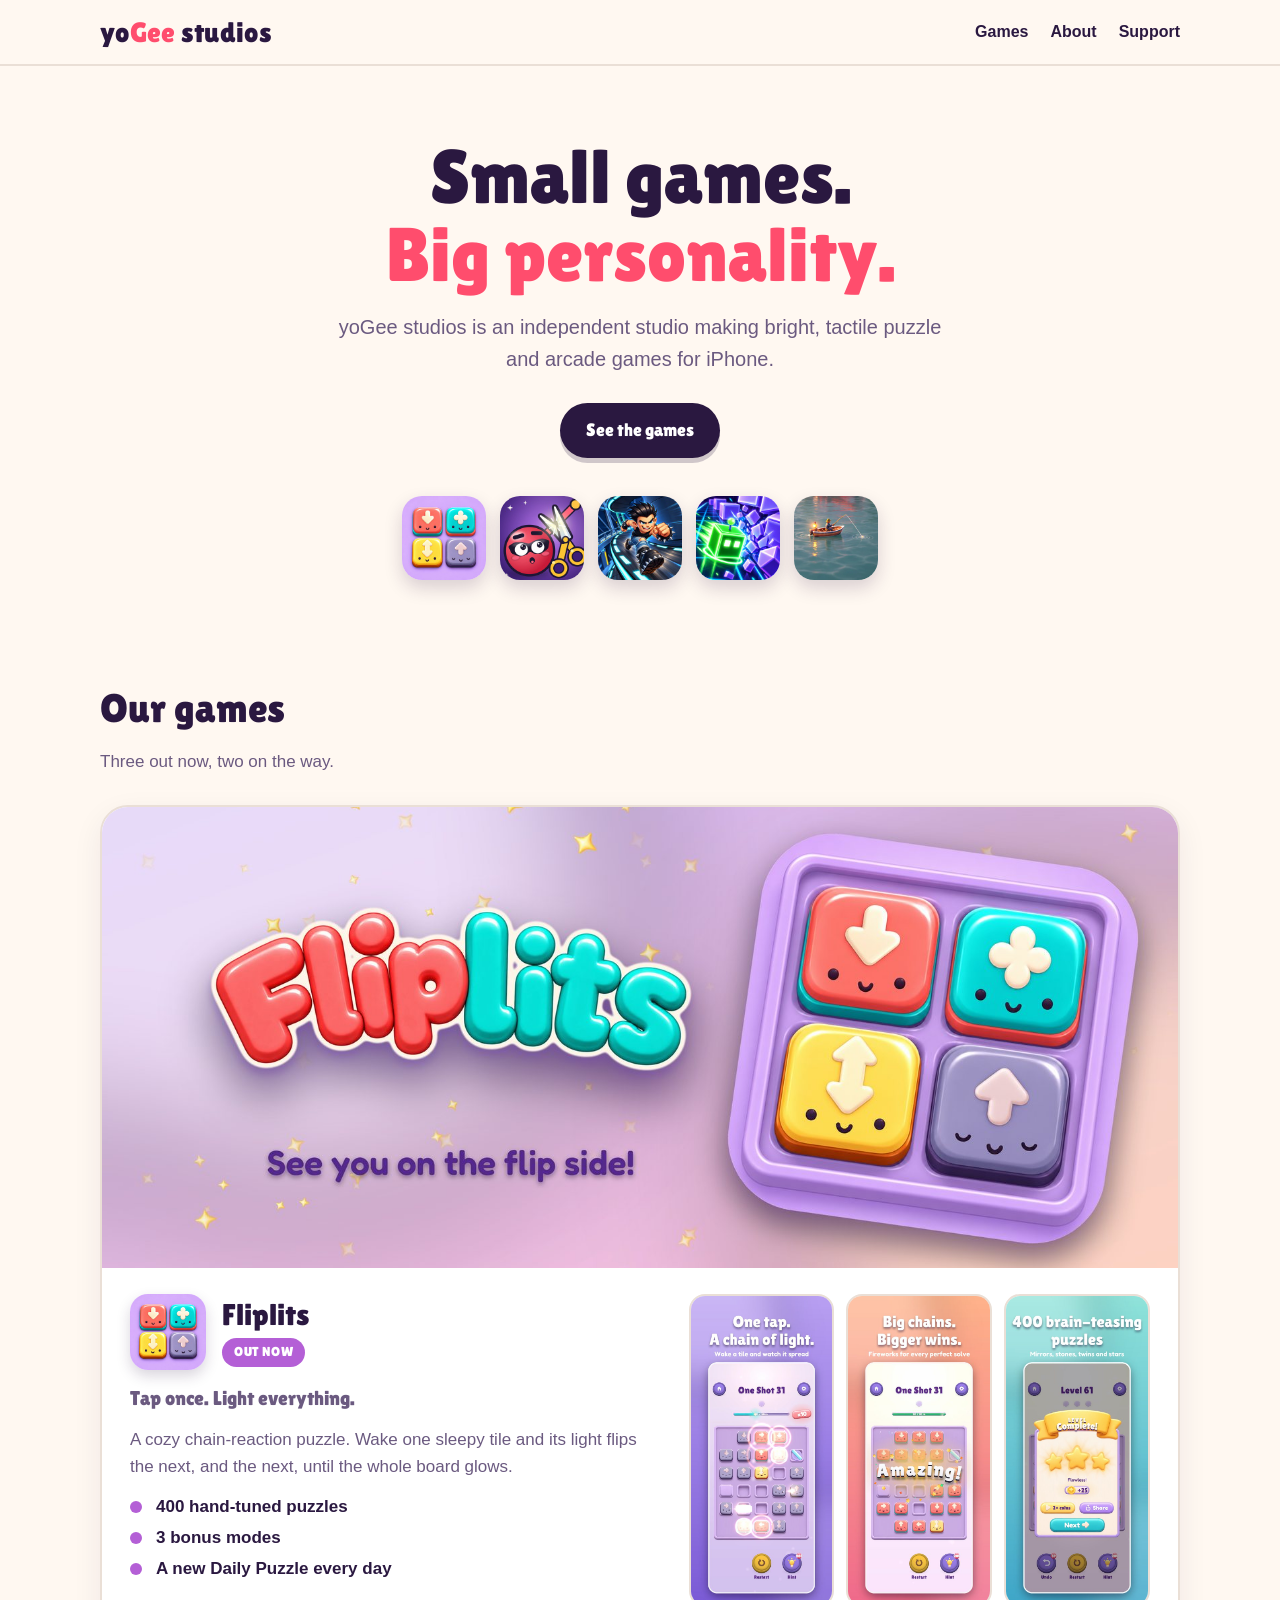
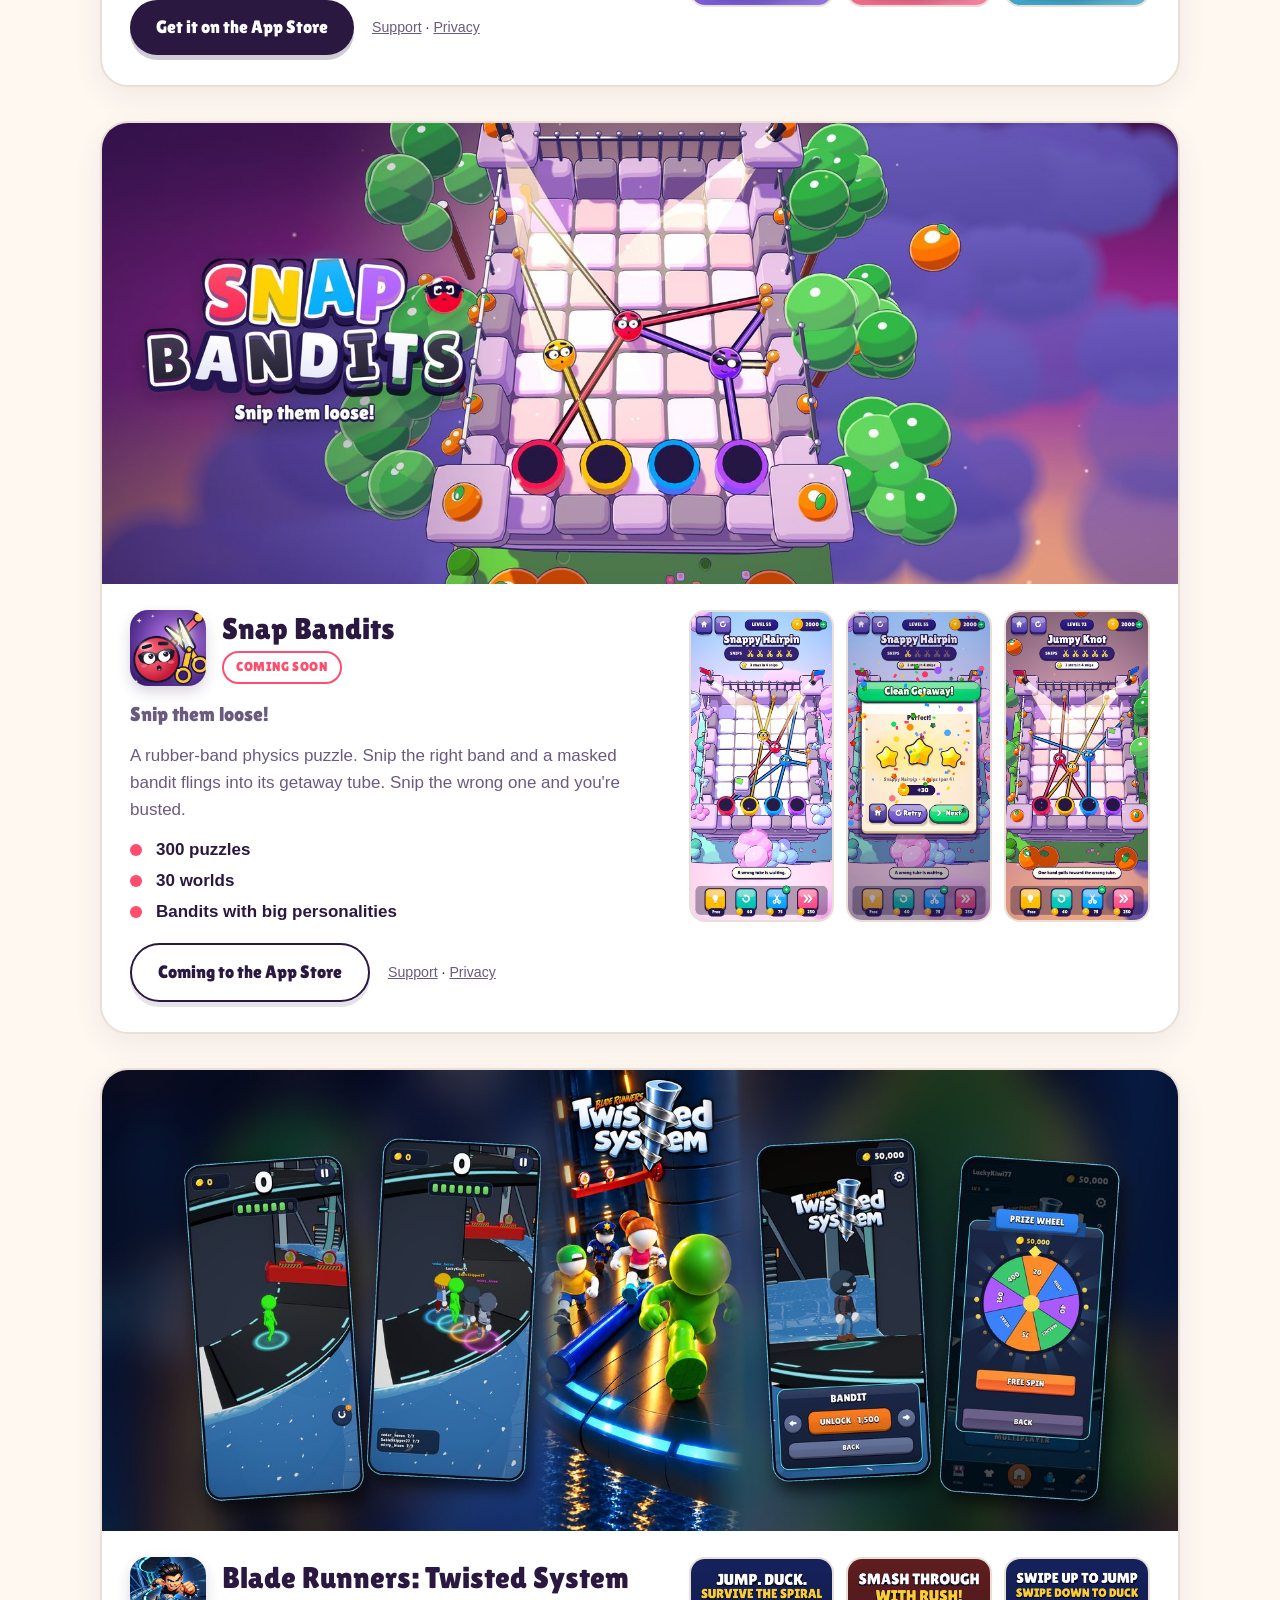
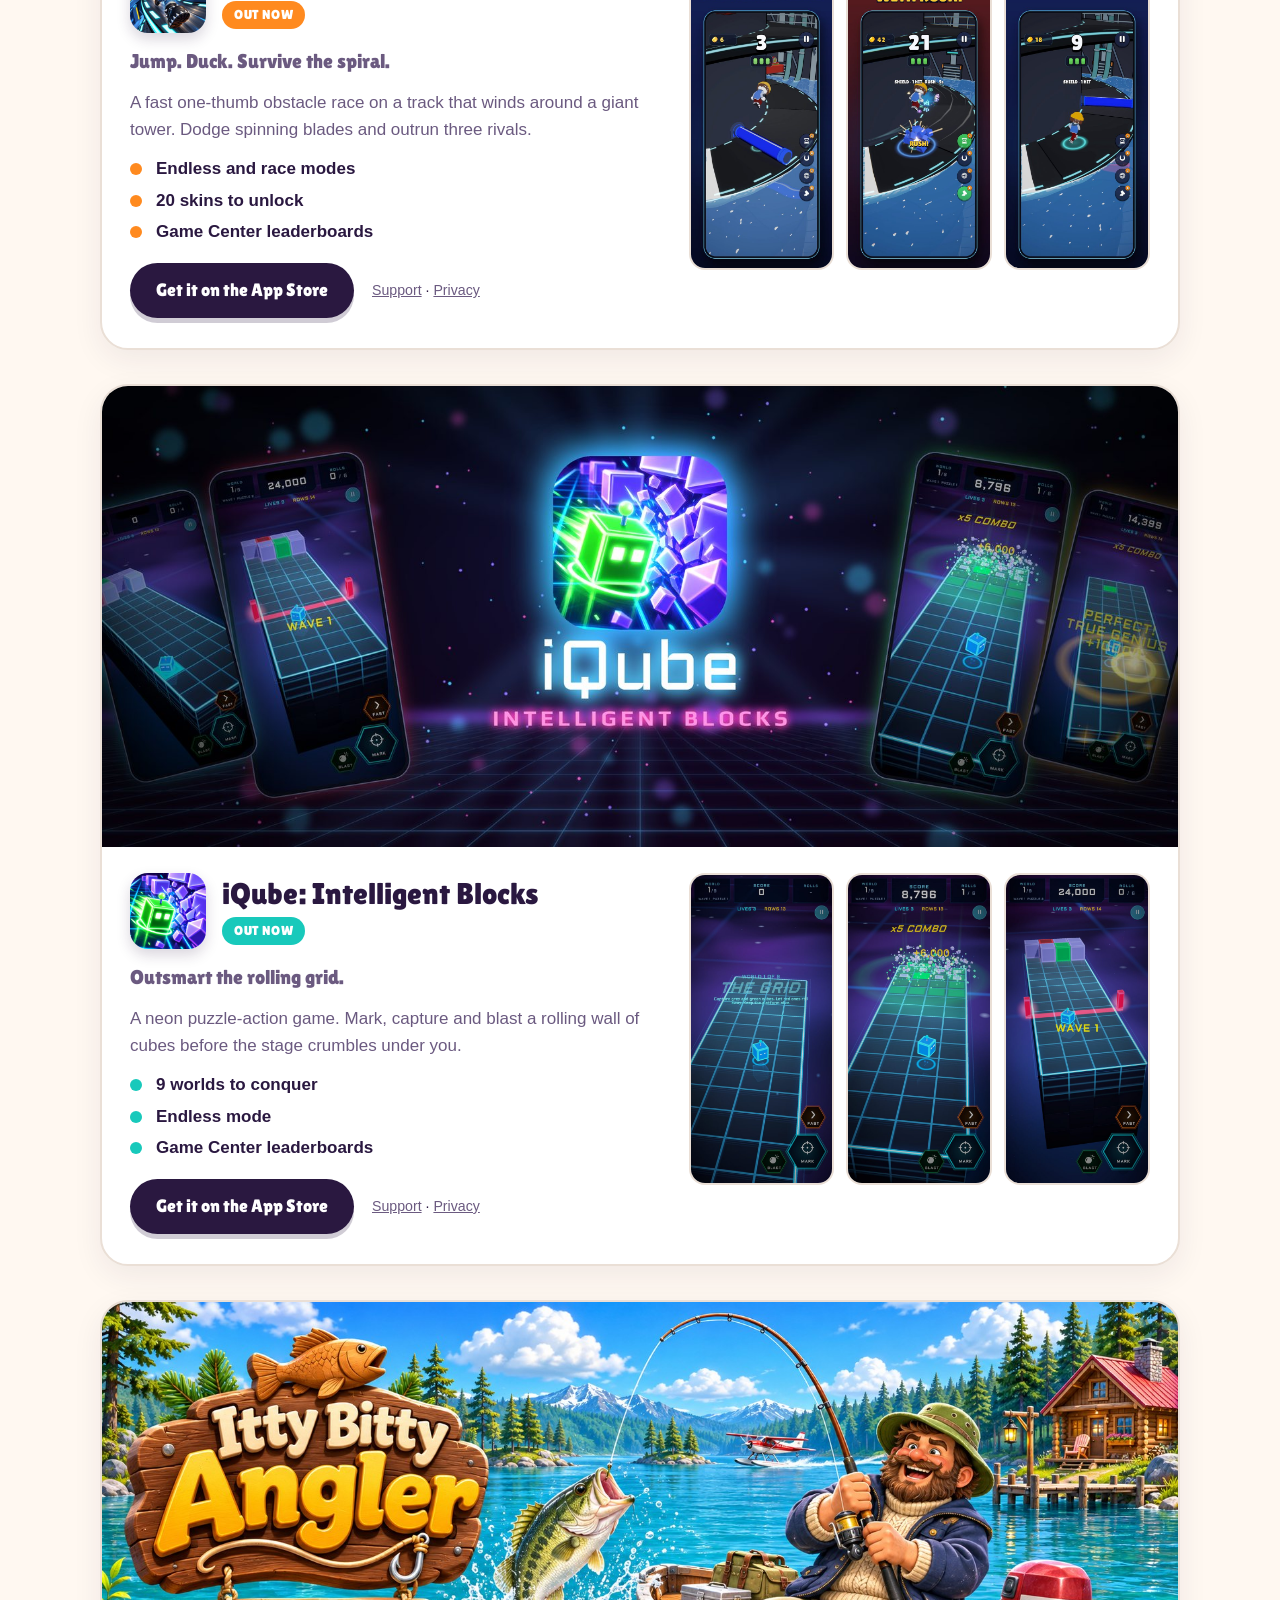
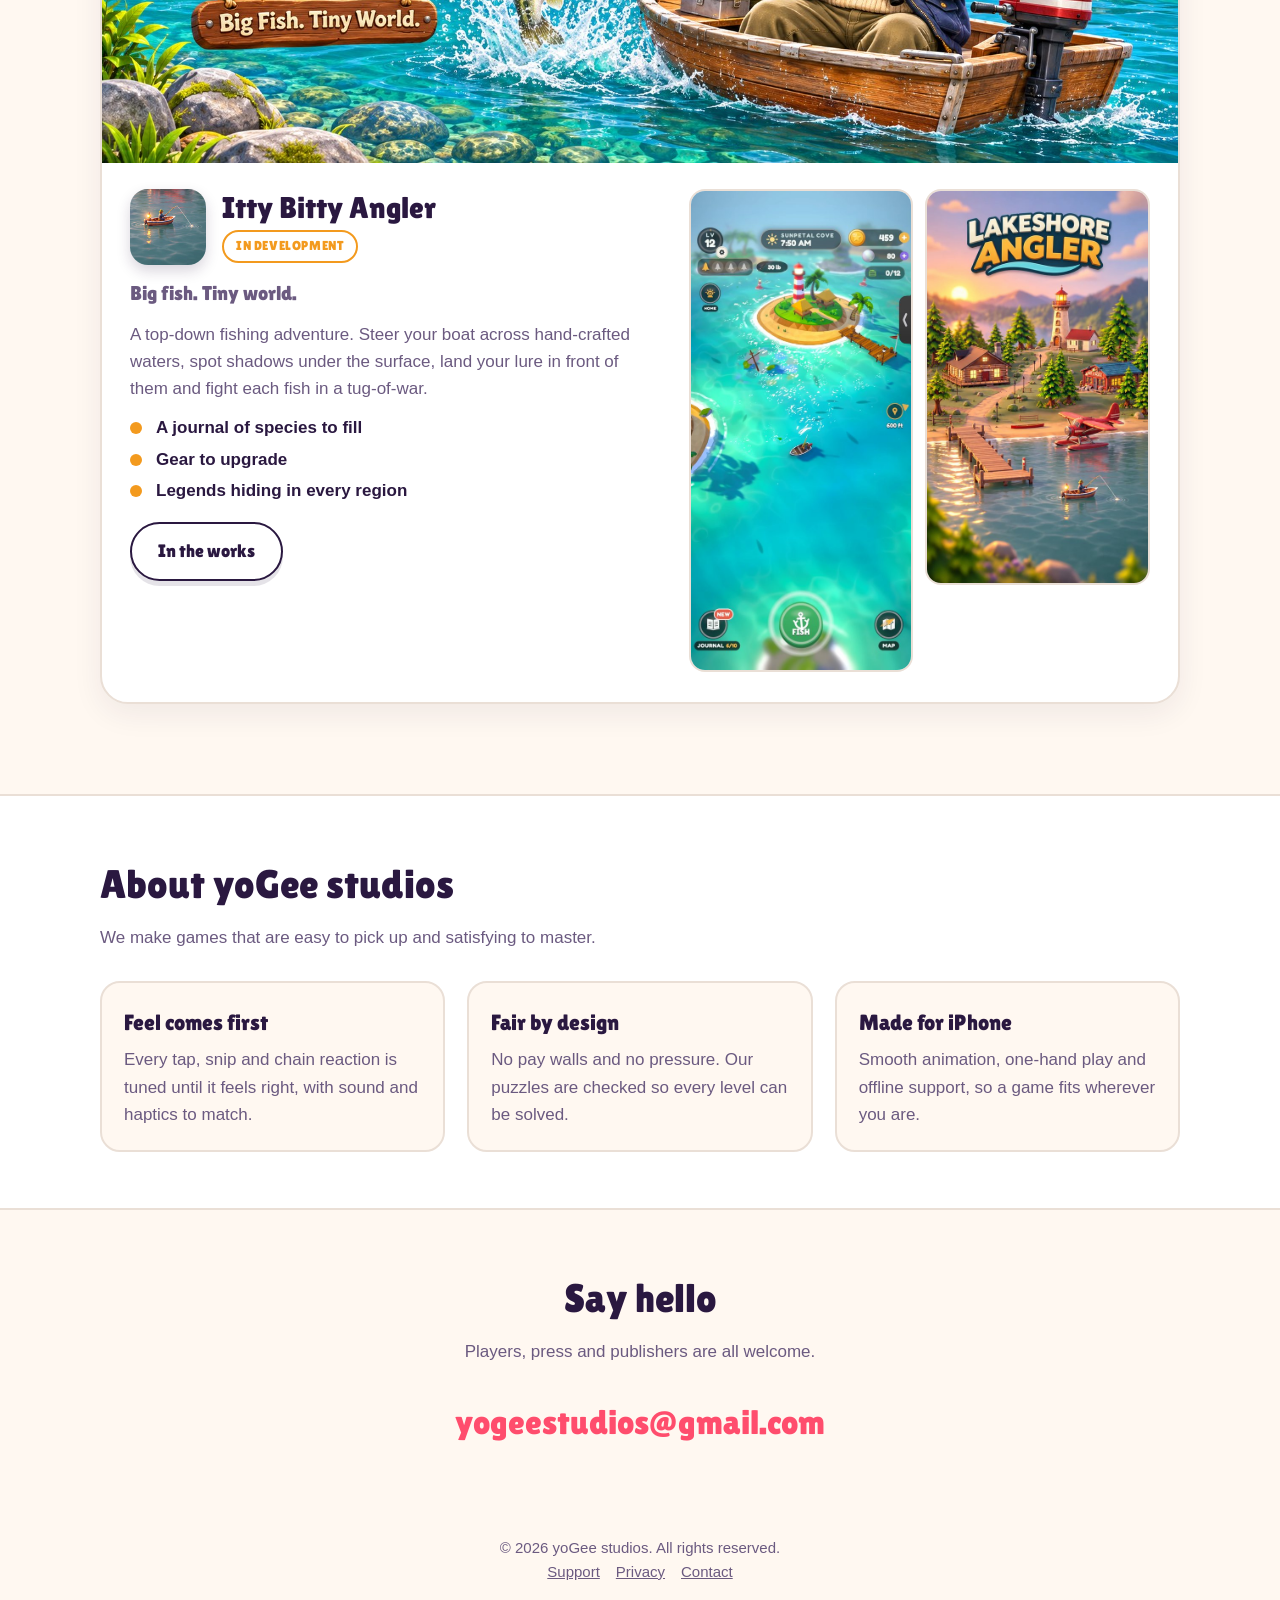
==== commit b14768f5: "Update app statuses, hide Hex Appeal, add yogeestudios.com CNAME iQube and Twisted System are live o" ====
--- a/index.html
+++ b/index.html
@@ -18,12 +18,12 @@
   <h1>Small games.<br><span>Big personality.</span></h1>
   <p>yoGee studios is an independent studio making bright, tactile puzzle and arcade games for iPhone.</p>
   <a class="btn" href="#games">See the games</a>
-  <div class="icons"><a href="#fliplits"><img src="img/fliplits-icon.jpg" alt="Fliplits"></a><a href="#snap-bandits"><img src="img/snap-bandits-icon.jpg" alt="Snap Bandits"></a><a href="#hex-appeal"><img src="img/hex-appeal-icon.jpg" alt="Hex Appeal"></a><a href="#twisted-system"><img src="img/twisted-system-icon.jpg" alt="Blade Runners: Twisted System"></a><a href="#iqube"><img src="img/iqube-icon.jpg" alt="iQube: Intelligent Blocks"></a><a href="#itty-bitty-angler"><img src="img/itty-bitty-angler-icon.jpg" alt="Itty Bitty Angler"></a></div>
+  <div class="icons"><a href="#fliplits"><img src="img/fliplits-icon.jpg" alt="Fliplits"></a><a href="#snap-bandits"><img src="img/snap-bandits-icon.jpg" alt="Snap Bandits"></a><a href="#twisted-system"><img src="img/twisted-system-icon.jpg" alt="Blade Runners: Twisted System"></a><a href="#iqube"><img src="img/iqube-icon.jpg" alt="iQube: Intelligent Blocks"></a><a href="#itty-bitty-angler"><img src="img/itty-bitty-angler-icon.jpg" alt="Itty Bitty Angler"></a></div>
 </div></section>
 
 <section id="games"><div class="wrap">
   <h2>Our games</h2>
-  <p class="lead">One out now, five on the way.</p>
+  <p class="lead">Three out now, two on the way.</p>
   
 <article class="game" id="fliplits" style="--accent: #b45fd6">
   <img class="banner" src="img/fliplits-header.jpg" alt="Fliplits key art" loading="lazy">
@@ -51,28 +51,15 @@
     <div class="shots" style="grid-template-columns: repeat(3, 1fr)"><img src="img/snap-bandits-shot1.jpg" alt="Snap Bandits screenshot 1" loading="lazy"><img src="img/snap-bandits-shot2.jpg" alt="Snap Bandits screenshot 2" loading="lazy"><img src="img/snap-bandits-shot3.jpg" alt="Snap Bandits screenshot 3" loading="lazy"></div>
   </div>
 </article>
-<article class="game" id="hex-appeal" style="--accent: #7a5cff">
-  <img class="banner" src="img/hex-appeal-header.jpg" alt="Hex Appeal key art" loading="lazy">
-  <div class="body">
-    <div>
-      <div class="title"><img src="img/hex-appeal-icon.jpg" alt="Hex Appeal app icon"><div><h3>Hex Appeal</h3><span class="badge soon">Coming soon</span></div></div>
-      <p class="tag">Turn the tiles. Connect the light.</p>
-      <p>A calm light-path puzzle. Rotate glowing glass tiles to send light from every core to every gem, then watch the board bloom.</p>
-      <ul class="facts"><li>200 relaxing puzzles</li><li>7 hand-lit worlds</li><li>No timers, no lives</li></ul>
-      <div class="links"><span class="btn alt" aria-disabled="true">Coming to the App Store</span><small><a href="support.html#hex-appeal">Support</a> &middot; <a href="privacy/hex-appeal.html">Privacy</a></small></div>
-    </div>
-    <div class="shots" style="grid-template-columns: repeat(3, 1fr)"><img src="img/hex-appeal-shot1.jpg" alt="Hex Appeal screenshot 1" loading="lazy"><img src="img/hex-appeal-shot2.jpg" alt="Hex Appeal screenshot 2" loading="lazy"><img src="img/hex-appeal-shot3.jpg" alt="Hex Appeal screenshot 3" loading="lazy"></div>
-  </div>
-</article>
 <article class="game" id="twisted-system" style="--accent: #ff8a1f">
   <img class="banner" src="img/twisted-system-header.jpg" alt="Blade Runners: Twisted System key art" loading="lazy">
   <div class="body">
     <div>
-      <div class="title"><img src="img/twisted-system-icon.jpg" alt="Blade Runners: Twisted System app icon"><div><h3>Blade Runners: Twisted System</h3><span class="badge soon">Coming soon</span></div></div>
+      <div class="title"><img src="img/twisted-system-icon.jpg" alt="Blade Runners: Twisted System app icon"><div><h3>Blade Runners: Twisted System</h3><span class="badge">Out now</span></div></div>
       <p class="tag">Jump. Duck. Survive the spiral.</p>
       <p>A fast one-thumb obstacle race on a track that winds around a giant tower. Dodge spinning blades and outrun three rivals.</p>
       <ul class="facts"><li>Endless and race modes</li><li>20 skins to unlock</li><li>Game Center leaderboards</li></ul>
-      <div class="links"><span class="btn alt" aria-disabled="true">Coming to the App Store</span><small><a href="support.html#twisted-system">Support</a> &middot; <a href="privacy/twisted-system.html">Privacy</a></small></div>
+      <div class="links"><a class="btn" href="https://apps.apple.com/app/id6808706055">Get it on the App Store</a><small><a href="support.html#twisted-system">Support</a> &middot; <a href="privacy/twisted-system.html">Privacy</a></small></div>
     </div>
     <div class="shots" style="grid-template-columns: repeat(3, 1fr)"><img src="img/twisted-system-shot1.jpg" alt="Blade Runners: Twisted System screenshot 1" loading="lazy"><img src="img/twisted-system-shot2.jpg" alt="Blade Runners: Twisted System screenshot 2" loading="lazy"><img src="img/twisted-system-shot3.jpg" alt="Blade Runners: Twisted System screenshot 3" loading="lazy"></div>
   </div>
@@ -81,11 +68,11 @@
   <img class="banner" src="img/iqube-header.jpg" alt="iQube: Intelligent Blocks key art" loading="lazy">
   <div class="body">
     <div>
-      <div class="title"><img src="img/iqube-icon.jpg" alt="iQube: Intelligent Blocks app icon"><div><h3>iQube: Intelligent Blocks</h3><span class="badge soon">Coming soon</span></div></div>
+      <div class="title"><img src="img/iqube-icon.jpg" alt="iQube: Intelligent Blocks app icon"><div><h3>iQube: Intelligent Blocks</h3><span class="badge">Out now</span></div></div>
       <p class="tag">Outsmart the rolling grid.</p>
       <p>A neon puzzle-action game. Mark, capture and blast a rolling wall of cubes before the stage crumbles under you.</p>
       <ul class="facts"><li>9 worlds to conquer</li><li>Endless mode</li><li>Game Center leaderboards</li></ul>
-      <div class="links"><span class="btn alt" aria-disabled="true">Coming to the App Store</span><small><a href="support.html#iqube">Support</a> &middot; <a href="privacy/iqube.html">Privacy</a></small></div>
+      <div class="links"><a class="btn" href="https://apps.apple.com/app/id6815485986">Get it on the App Store</a><small><a href="support.html#iqube">Support</a> &middot; <a href="privacy/iqube.html">Privacy</a></small></div>
     </div>
     <div class="shots" style="grid-template-columns: repeat(3, 1fr)"><img src="img/iqube-shot1.jpg" alt="iQube: Intelligent Blocks screenshot 1" loading="lazy"><img src="img/iqube-shot2.jpg" alt="iQube: Intelligent Blocks screenshot 2" loading="lazy"><img src="img/iqube-shot3.jpg" alt="iQube: Intelligent Blocks screenshot 3" loading="lazy"></div>
   </div>
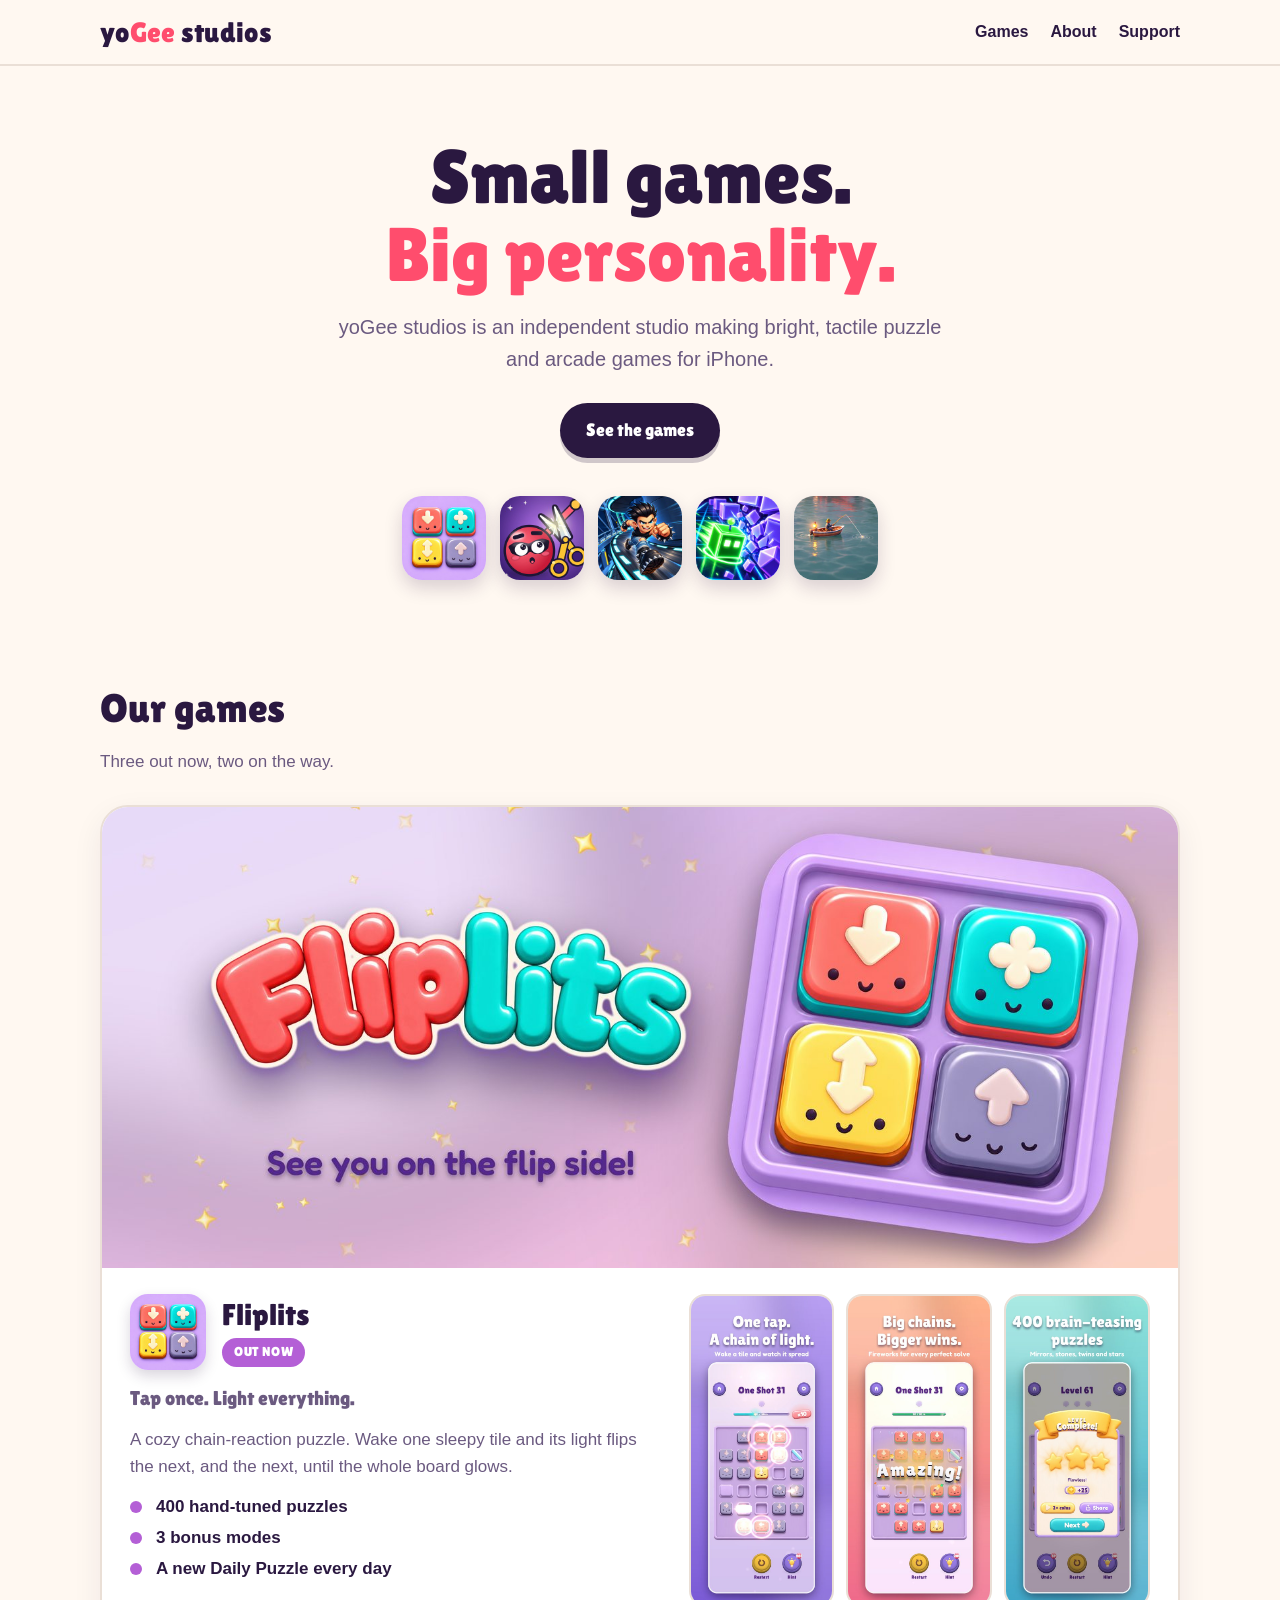
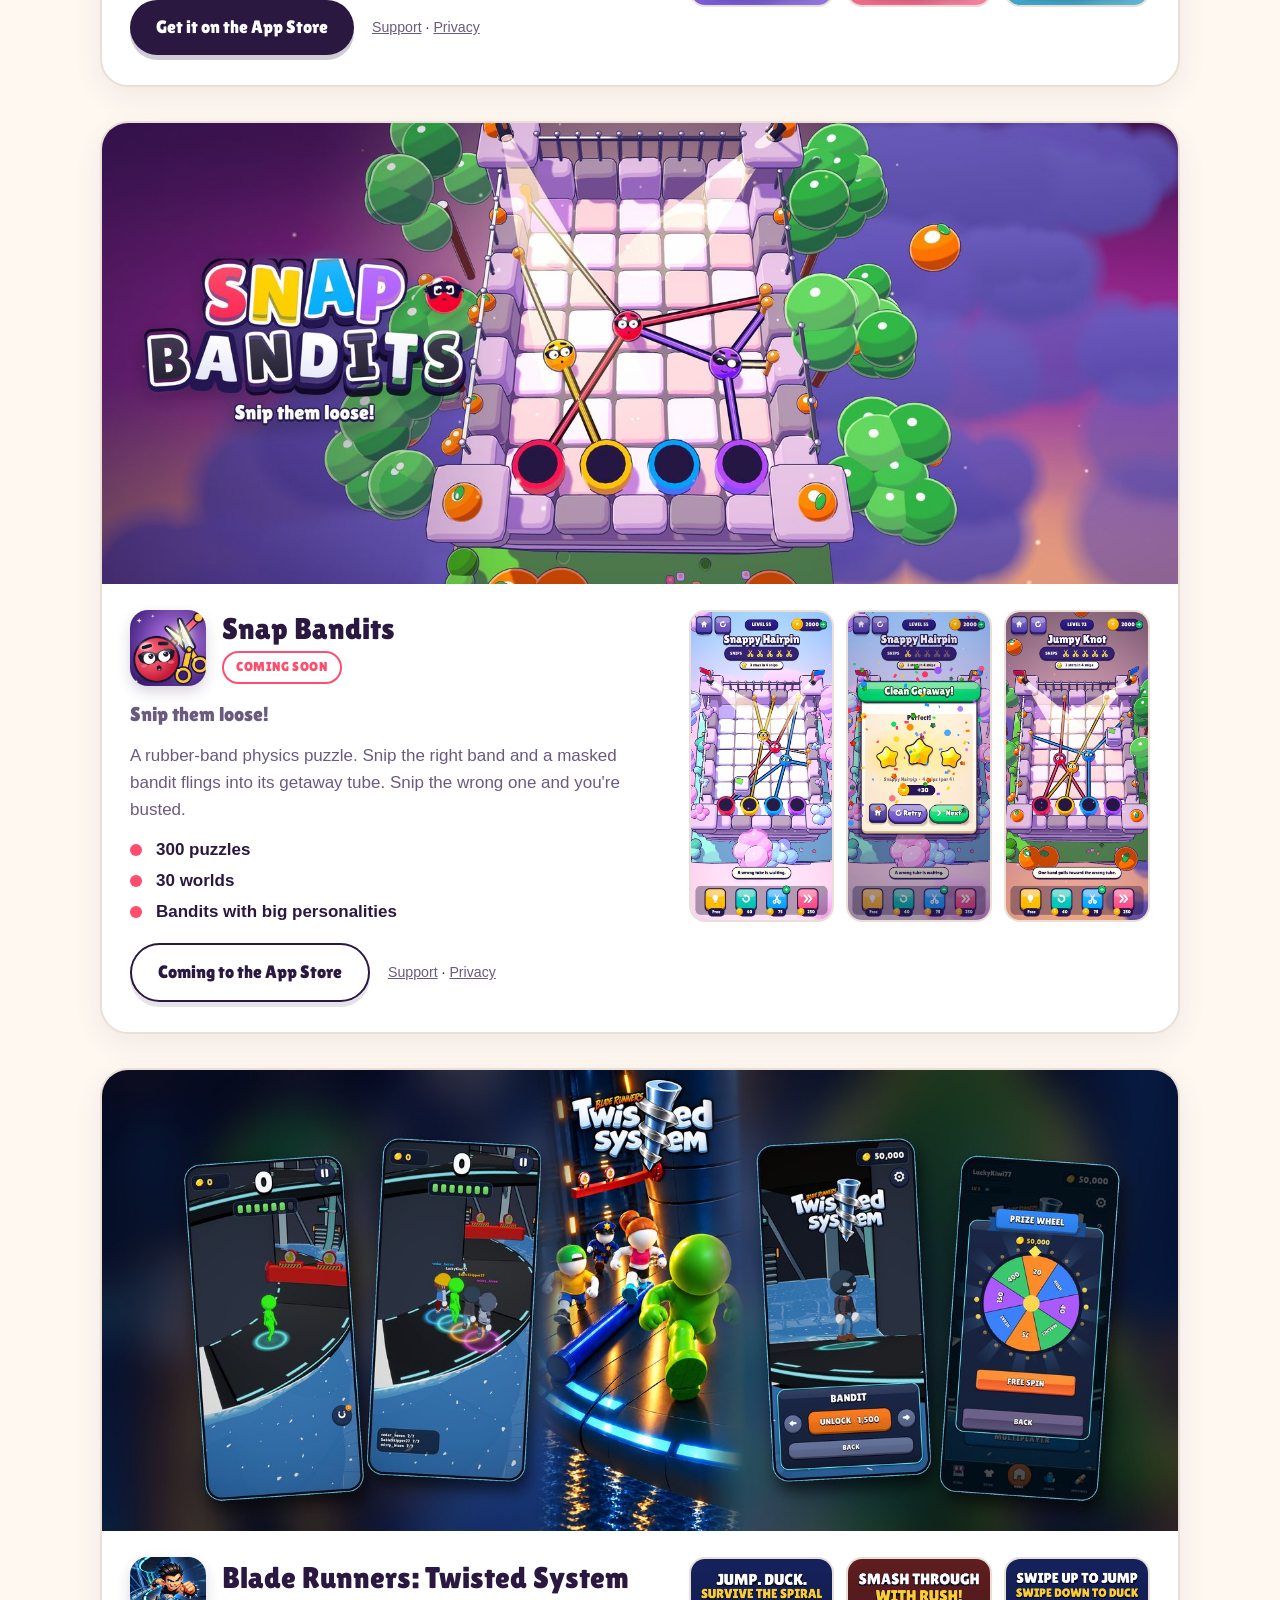
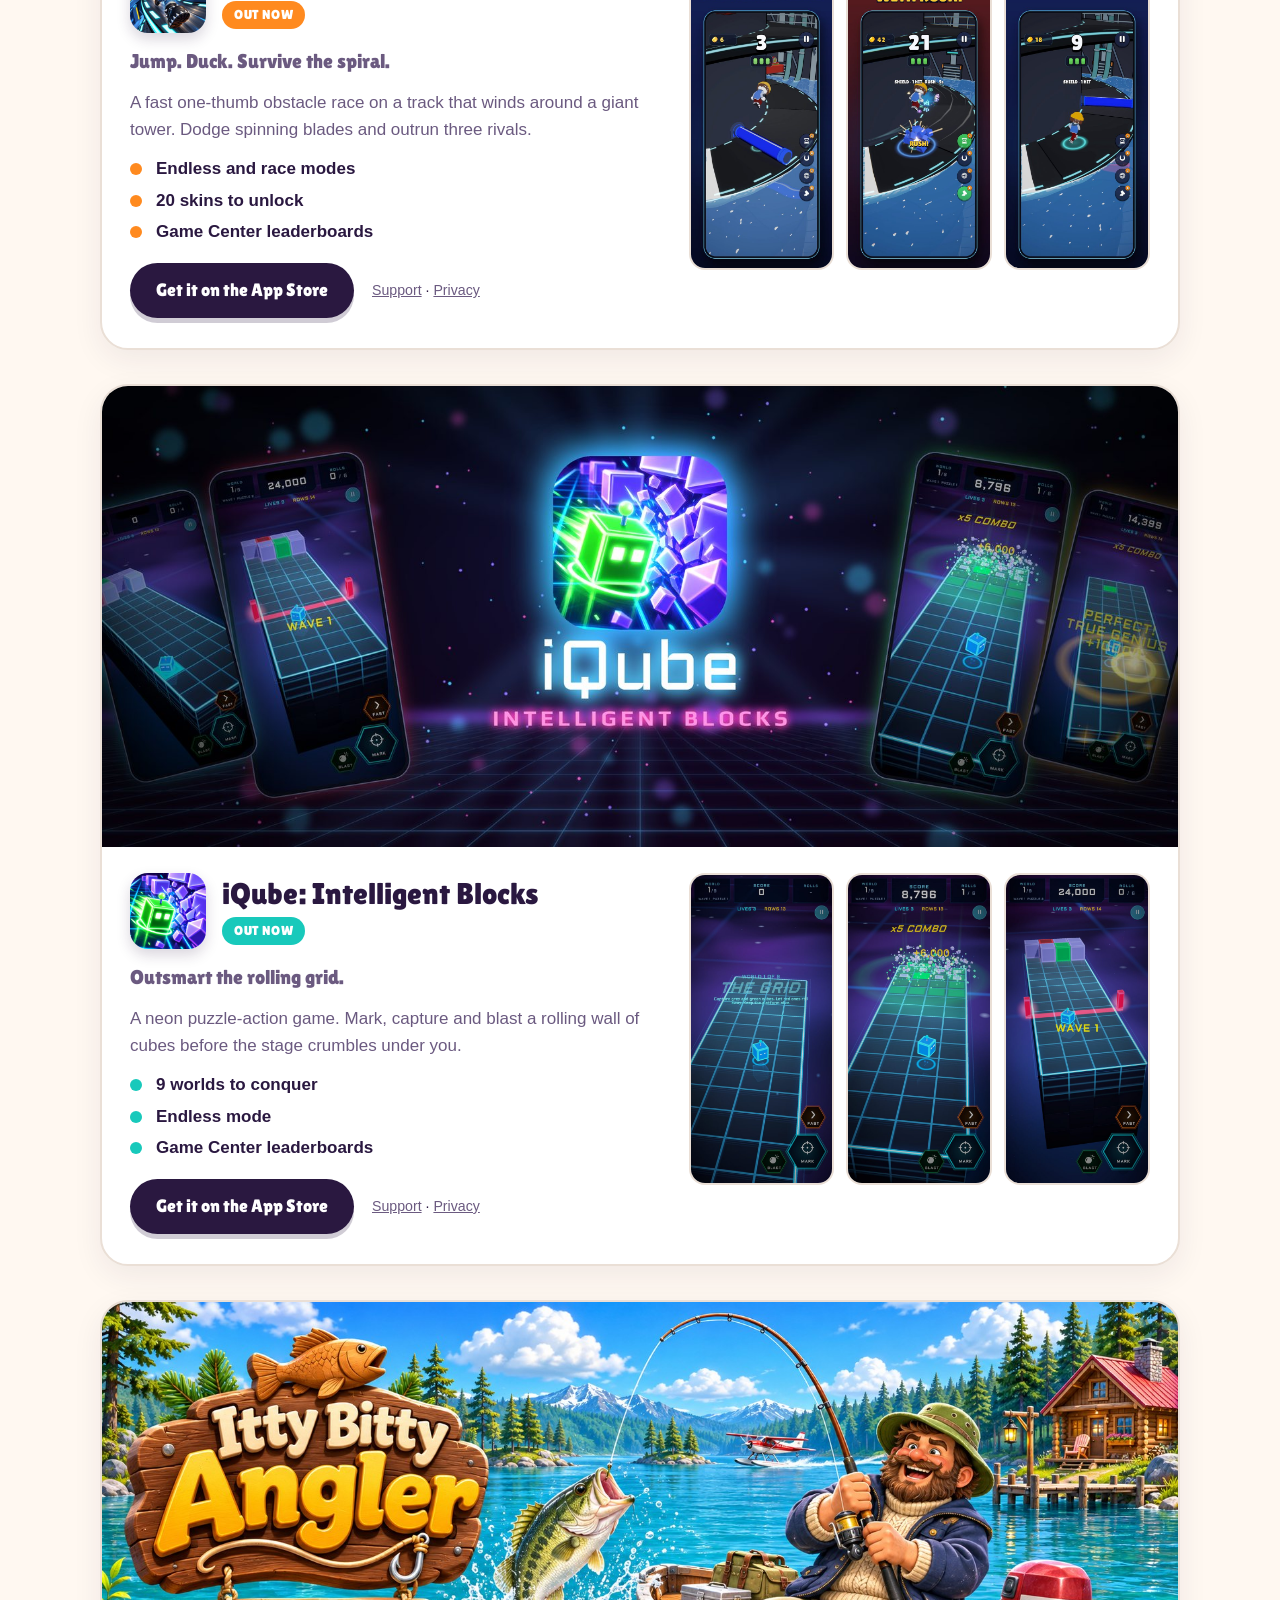
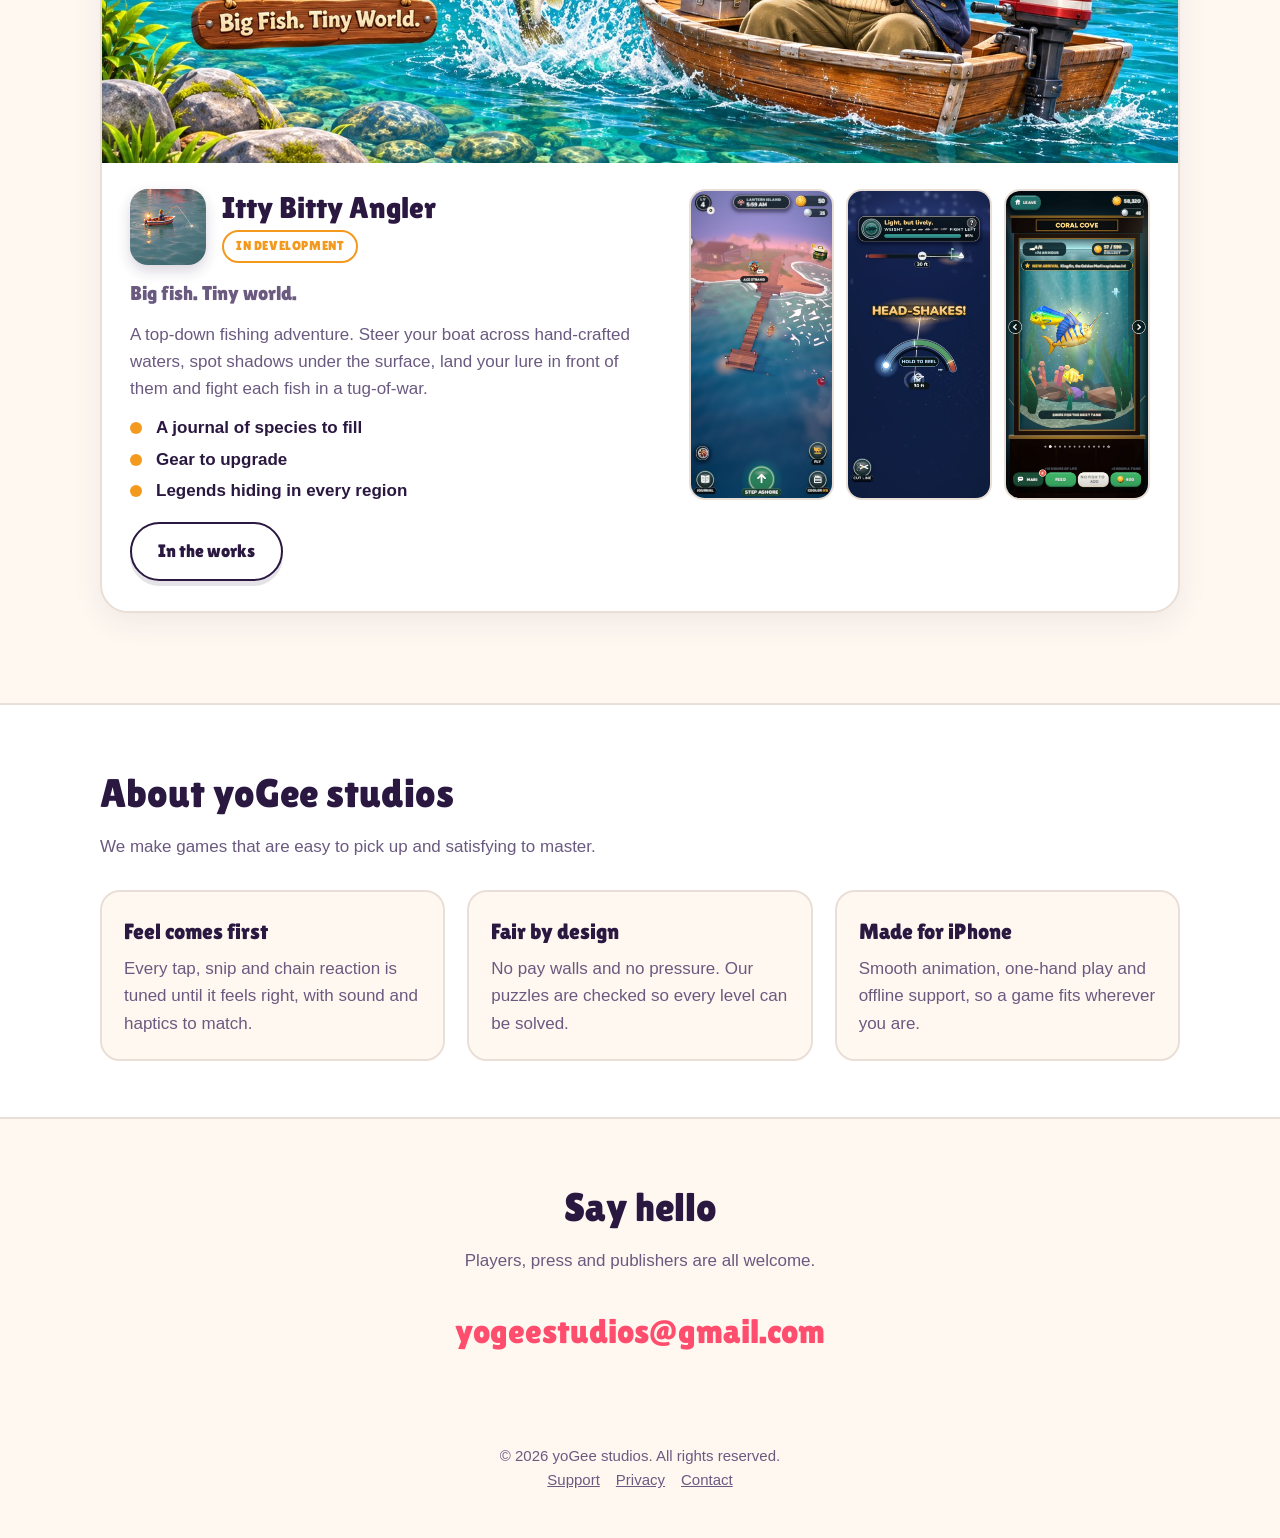
==== commit c4abb77b: "Itty Bitty Angler: replace old Lakeshore screenshots with current gameplay Co-Authored-By: Claude Op" ====
--- a/index.html
+++ b/index.html
@@ -87,7 +87,7 @@
       <ul class="facts"><li>A journal of species to fill</li><li>Gear to upgrade</li><li>Legends hiding in every region</li></ul>
       <div class="links"><span class="btn alt" aria-disabled="true">In the works</span></div>
     </div>
-    <div class="shots" style="grid-template-columns: repeat(2, 1fr)"><img src="img/itty-bitty-angler-shot1.jpg" alt="Itty Bitty Angler screenshot 1" loading="lazy"><img src="img/itty-bitty-angler-shot2.jpg" alt="Itty Bitty Angler screenshot 2" loading="lazy"></div>
+    <div class="shots" style="grid-template-columns: repeat(3, 1fr)"><img src="img/itty-bitty-angler-shot1.jpg" alt="Itty Bitty Angler screenshot 1" loading="lazy"><img src="img/itty-bitty-angler-shot2.jpg" alt="Itty Bitty Angler screenshot 2" loading="lazy"><img src="img/itty-bitty-angler-shot3.jpg" alt="Itty Bitty Angler screenshot 3" loading="lazy"></div>
   </div>
 </article>
 </div></section>
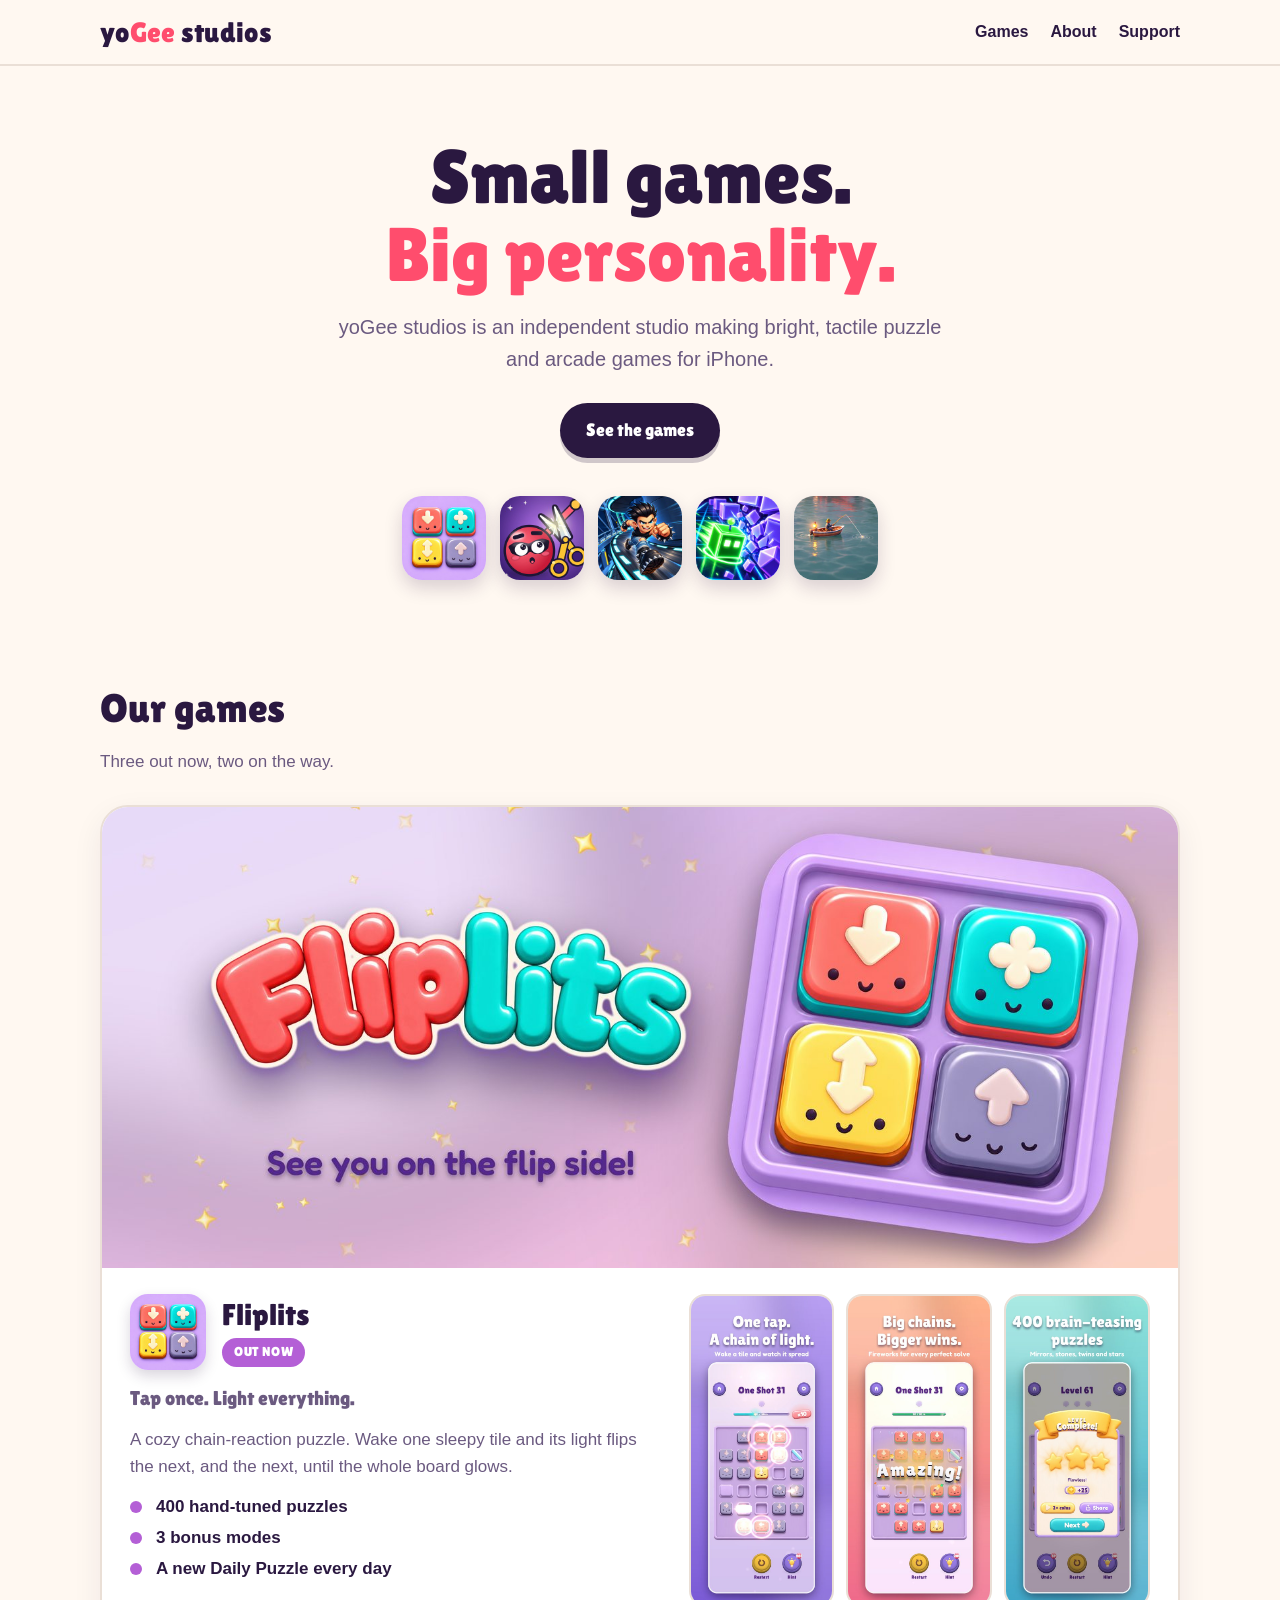
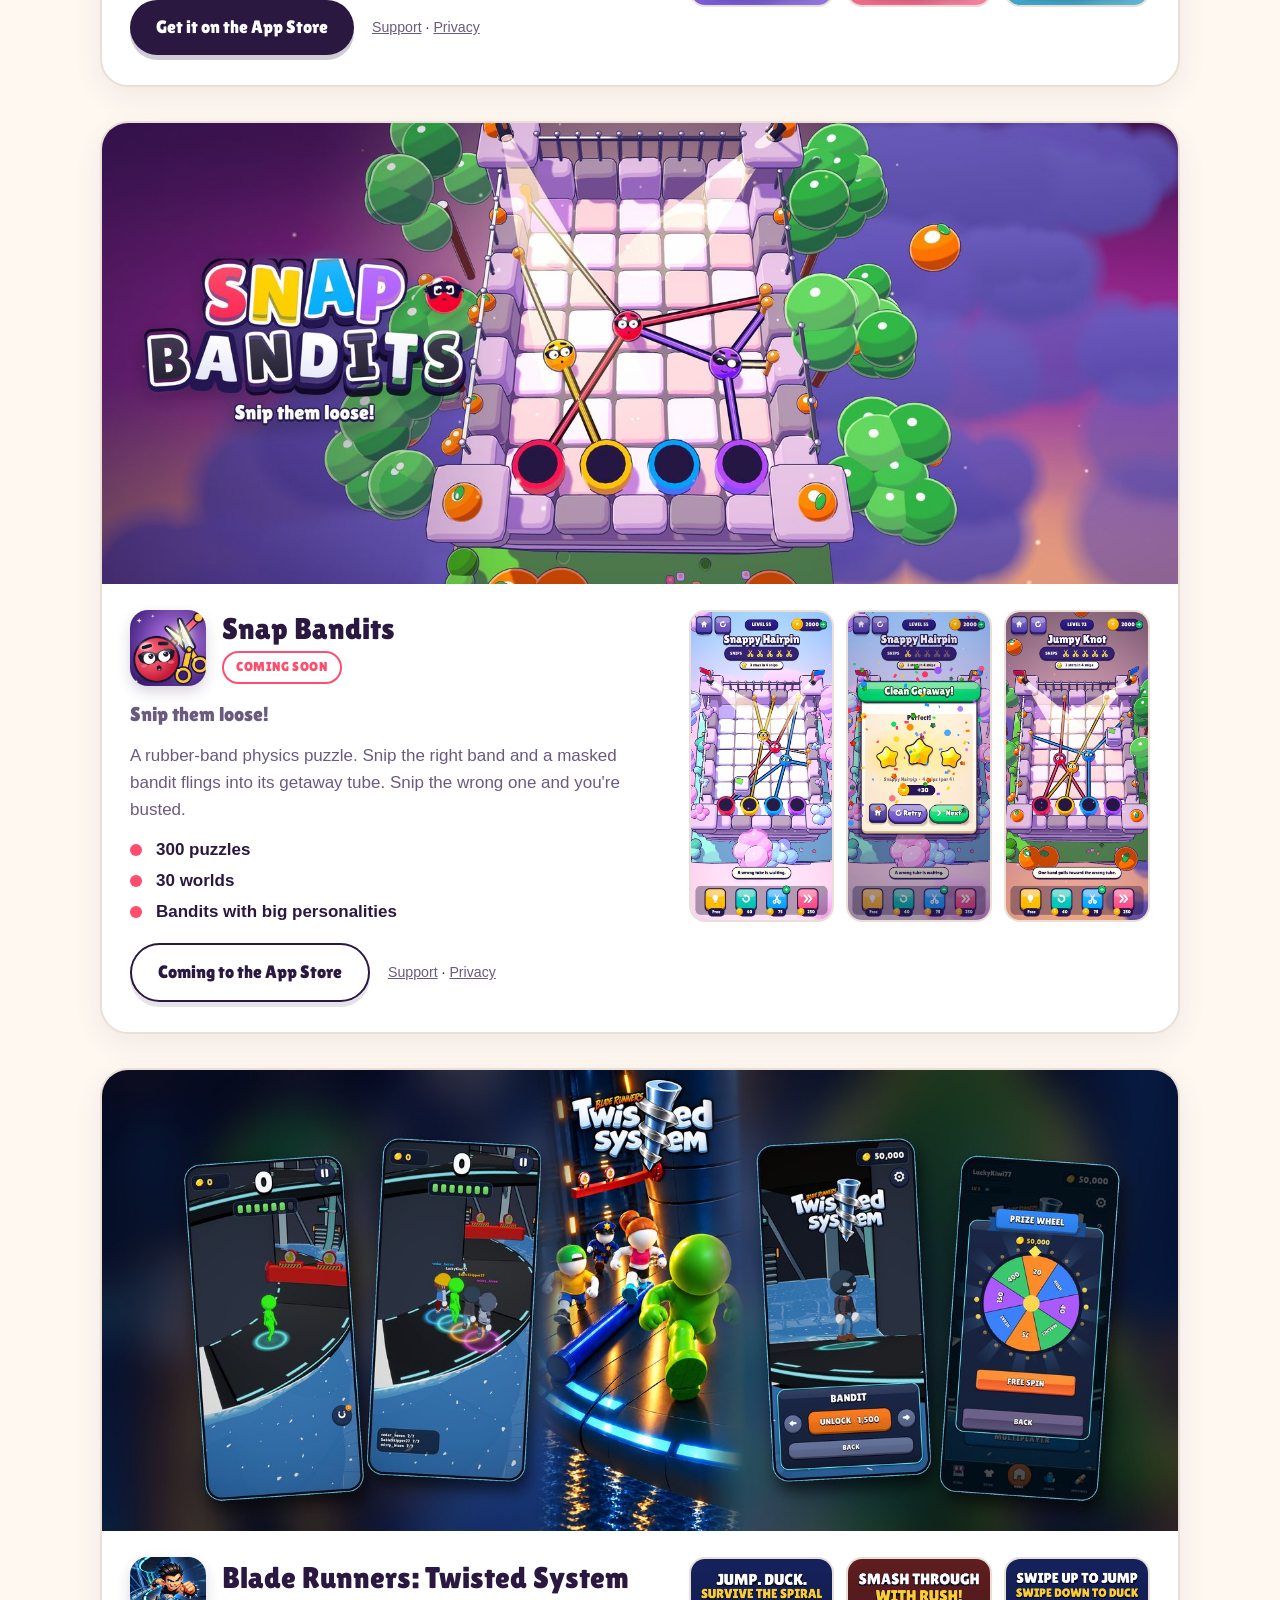
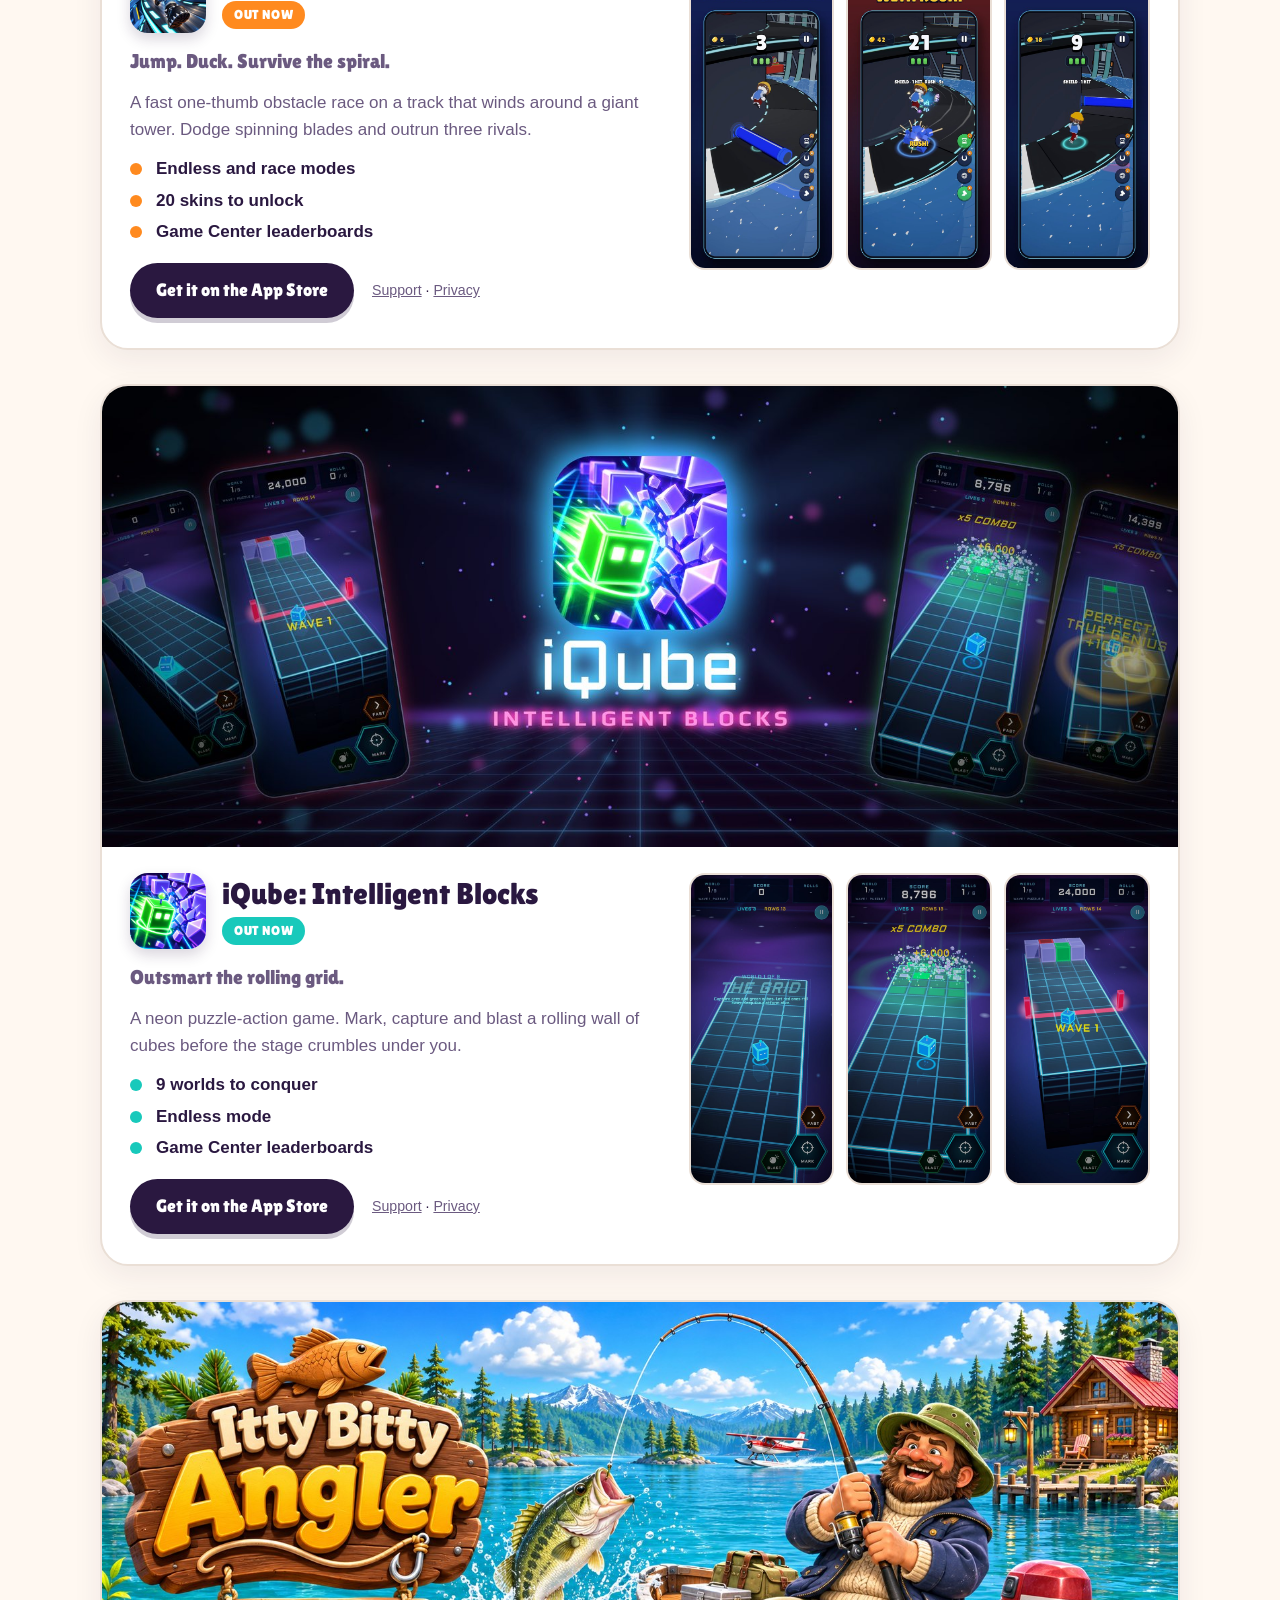
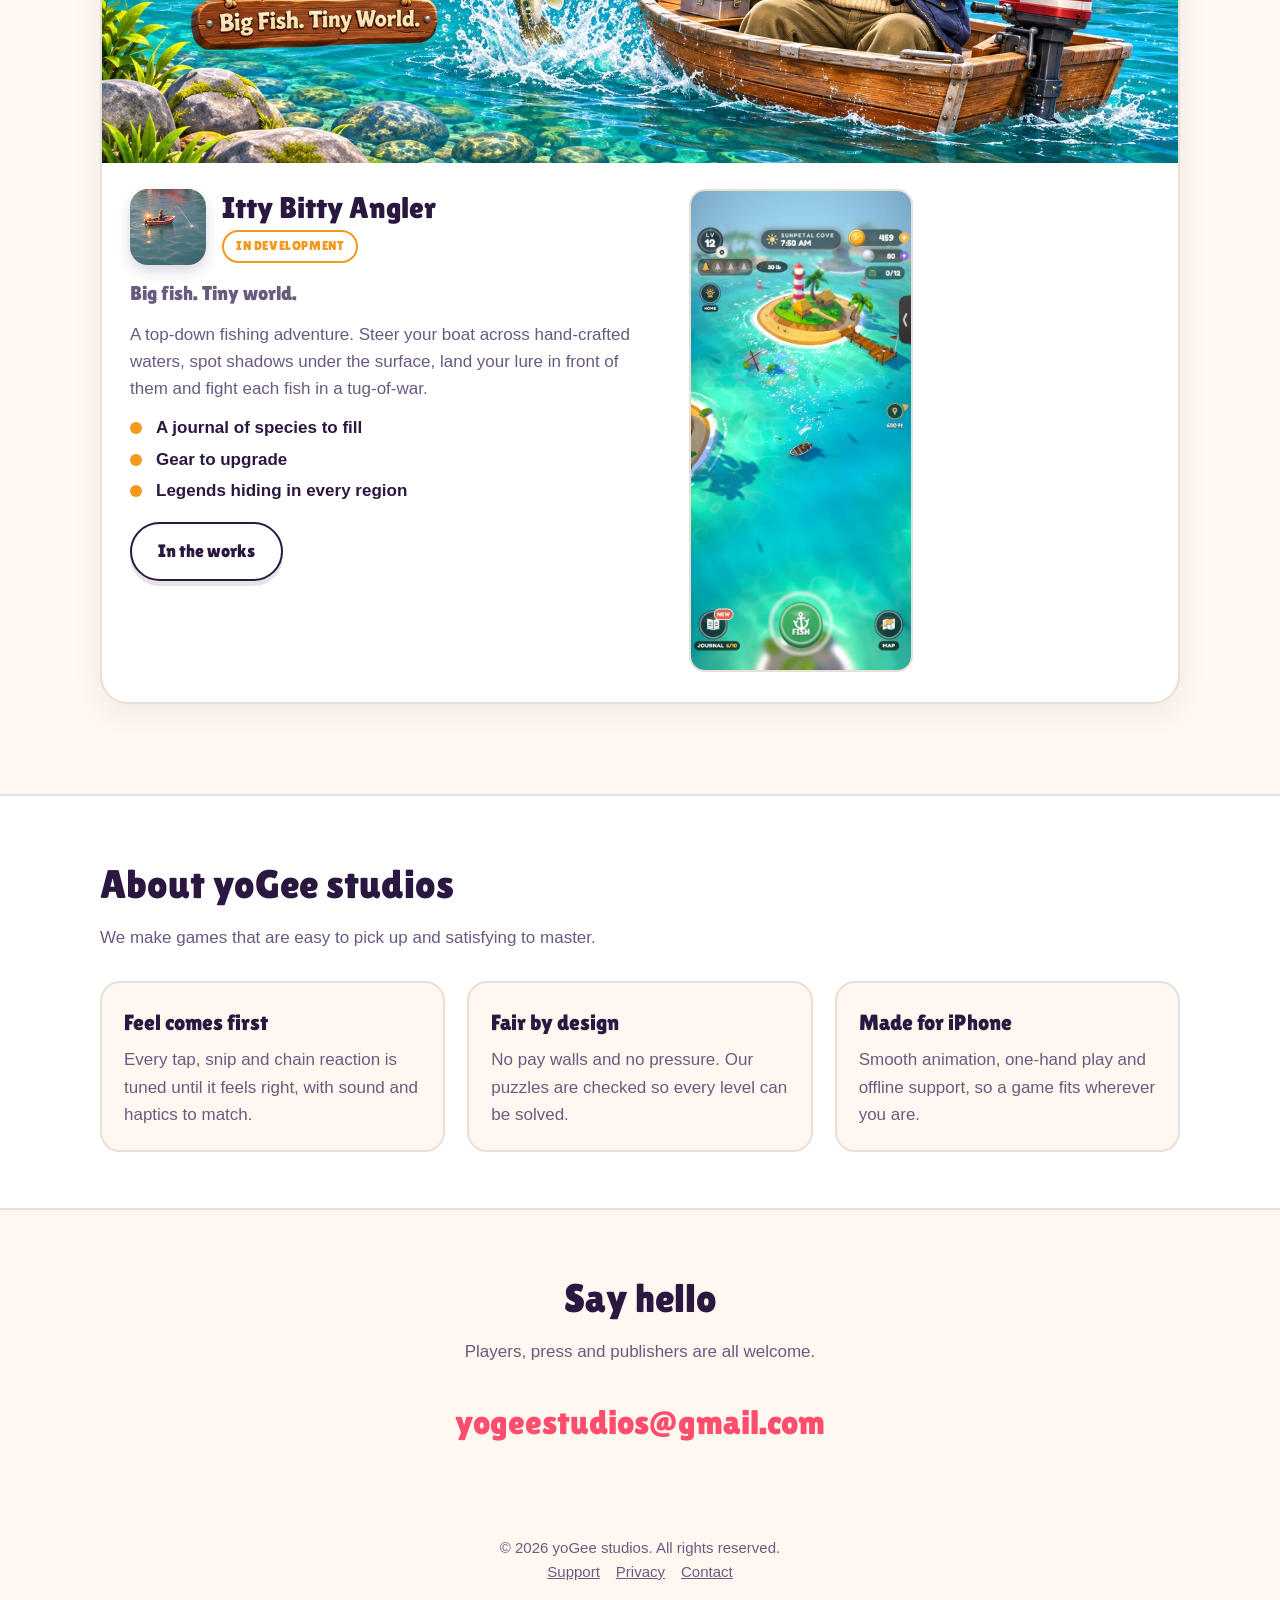
==== commit cbf794b0: "Itty Bitty Angler: back to the original island screenshot only Co-Authored-By: Claude Opus 5.5 <nore" ====
--- a/index.html
+++ b/index.html
@@ -18,7 +18,7 @@
   <h1>Small games.<br><span>Big personality.</span></h1>
   <p>yoGee studios is an independent studio making bright, tactile puzzle and arcade games for iPhone.</p>
   <a class="btn" href="#games">See the games</a>
-  <div class="icons"><a href="#fliplits"><img src="img/fliplits-icon.jpg" alt="Fliplits"></a><a href="#snap-bandits"><img src="img/snap-bandits-icon.jpg" alt="Snap Bandits"></a><a href="#twisted-system"><img src="img/twisted-system-icon.jpg" alt="Blade Runners: Twisted System"></a><a href="#iqube"><img src="img/iqube-icon.jpg" alt="iQube: Intelligent Blocks"></a><a href="#itty-bitty-angler"><img src="img/itty-bitty-angler-icon.jpg" alt="Itty Bitty Angler"></a></div>
+  <div class="icons"><a href="#fliplits"><img src="img/fliplits-icon.jpg?v=078e9677" alt="Fliplits"></a><a href="#snap-bandits"><img src="img/snap-bandits-icon.jpg?v=d61dc870" alt="Snap Bandits"></a><a href="#twisted-system"><img src="img/twisted-system-icon.jpg?v=52114c23" alt="Blade Runners: Twisted System"></a><a href="#iqube"><img src="img/iqube-icon.jpg?v=5146d0c0" alt="iQube: Intelligent Blocks"></a><a href="#itty-bitty-angler"><img src="img/itty-bitty-angler-icon.jpg?v=93e7b06d" alt="Itty Bitty Angler"></a></div>
 </div></section>
 
 <section id="games"><div class="wrap">
@@ -26,68 +26,68 @@
   <p class="lead">Three out now, two on the way.</p>
   
 <article class="game" id="fliplits" style="--accent: #b45fd6">
-  <img class="banner" src="img/fliplits-header.jpg" alt="Fliplits key art" loading="lazy">
+  <img class="banner" src="img/fliplits-header.jpg?v=4377fbbd" alt="Fliplits key art" loading="lazy">
   <div class="body">
     <div>
-      <div class="title"><img src="img/fliplits-icon.jpg" alt="Fliplits app icon"><div><h3>Fliplits</h3><span class="badge">Out now</span></div></div>
+      <div class="title"><img src="img/fliplits-icon.jpg?v=078e9677" alt="Fliplits app icon"><div><h3>Fliplits</h3><span class="badge">Out now</span></div></div>
       <p class="tag">Tap once. Light everything.</p>
       <p>A cozy chain-reaction puzzle. Wake one sleepy tile and its light flips the next, and the next, until the whole board glows.</p>
       <ul class="facts"><li>400 hand-tuned puzzles</li><li>3 bonus modes</li><li>A new Daily Puzzle every day</li></ul>
       <div class="links"><a class="btn" href="https://apps.apple.com/app/id6825532299">Get it on the App Store</a><small><a href="support.html#fliplits">Support</a> &middot; <a href="privacy/fliplits.html">Privacy</a></small></div>
     </div>
-    <div class="shots" style="grid-template-columns: repeat(3, 1fr)"><img src="img/fliplits-shot1.jpg" alt="Fliplits screenshot 1" loading="lazy"><img src="img/fliplits-shot2.jpg" alt="Fliplits screenshot 2" loading="lazy"><img src="img/fliplits-shot3.jpg" alt="Fliplits screenshot 3" loading="lazy"></div>
+    <div class="shots" style="grid-template-columns: repeat(3, 1fr)"><img src="img/fliplits-shot1.jpg?v=a0acb283" alt="Fliplits screenshot 1" loading="lazy"><img src="img/fliplits-shot2.jpg?v=1e55a7df" alt="Fliplits screenshot 2" loading="lazy"><img src="img/fliplits-shot3.jpg?v=e428de32" alt="Fliplits screenshot 3" loading="lazy"></div>
   </div>
 </article>
 <article class="game" id="snap-bandits" style="--accent: #ff4d6d">
-  <img class="banner" src="img/snap-bandits-header.jpg" alt="Snap Bandits key art" loading="lazy">
+  <img class="banner" src="img/snap-bandits-header.jpg?v=6cf69f48" alt="Snap Bandits key art" loading="lazy">
   <div class="body">
     <div>
-      <div class="title"><img src="img/snap-bandits-icon.jpg" alt="Snap Bandits app icon"><div><h3>Snap Bandits</h3><span class="badge soon">Coming soon</span></div></div>
+      <div class="title"><img src="img/snap-bandits-icon.jpg?v=d61dc870" alt="Snap Bandits app icon"><div><h3>Snap Bandits</h3><span class="badge soon">Coming soon</span></div></div>
       <p class="tag">Snip them loose!</p>
       <p>A rubber-band physics puzzle. Snip the right band and a masked bandit flings into its getaway tube. Snip the wrong one and you&#x27;re busted.</p>
       <ul class="facts"><li>300 puzzles</li><li>30 worlds</li><li>Bandits with big personalities</li></ul>
       <div class="links"><span class="btn alt" aria-disabled="true">Coming to the App Store</span><small><a href="support.html#snap-bandits">Support</a> &middot; <a href="privacy/snap-bandits.html">Privacy</a></small></div>
     </div>
-    <div class="shots" style="grid-template-columns: repeat(3, 1fr)"><img src="img/snap-bandits-shot1.jpg" alt="Snap Bandits screenshot 1" loading="lazy"><img src="img/snap-bandits-shot2.jpg" alt="Snap Bandits screenshot 2" loading="lazy"><img src="img/snap-bandits-shot3.jpg" alt="Snap Bandits screenshot 3" loading="lazy"></div>
+    <div class="shots" style="grid-template-columns: repeat(3, 1fr)"><img src="img/snap-bandits-shot1.jpg?v=d427005c" alt="Snap Bandits screenshot 1" loading="lazy"><img src="img/snap-bandits-shot2.jpg?v=da83fa7f" alt="Snap Bandits screenshot 2" loading="lazy"><img src="img/snap-bandits-shot3.jpg?v=8b5c8397" alt="Snap Bandits screenshot 3" loading="lazy"></div>
   </div>
 </article>
 <article class="game" id="twisted-system" style="--accent: #ff8a1f">
-  <img class="banner" src="img/twisted-system-header.jpg" alt="Blade Runners: Twisted System key art" loading="lazy">
+  <img class="banner" src="img/twisted-system-header.jpg?v=f0e2a151" alt="Blade Runners: Twisted System key art" loading="lazy">
   <div class="body">
     <div>
-      <div class="title"><img src="img/twisted-system-icon.jpg" alt="Blade Runners: Twisted System app icon"><div><h3>Blade Runners: Twisted System</h3><span class="badge">Out now</span></div></div>
+      <div class="title"><img src="img/twisted-system-icon.jpg?v=52114c23" alt="Blade Runners: Twisted System app icon"><div><h3>Blade Runners: Twisted System</h3><span class="badge">Out now</span></div></div>
       <p class="tag">Jump. Duck. Survive the spiral.</p>
       <p>A fast one-thumb obstacle race on a track that winds around a giant tower. Dodge spinning blades and outrun three rivals.</p>
       <ul class="facts"><li>Endless and race modes</li><li>20 skins to unlock</li><li>Game Center leaderboards</li></ul>
       <div class="links"><a class="btn" href="https://apps.apple.com/app/id6808706055">Get it on the App Store</a><small><a href="support.html#twisted-system">Support</a> &middot; <a href="privacy/twisted-system.html">Privacy</a></small></div>
     </div>
-    <div class="shots" style="grid-template-columns: repeat(3, 1fr)"><img src="img/twisted-system-shot1.jpg" alt="Blade Runners: Twisted System screenshot 1" loading="lazy"><img src="img/twisted-system-shot2.jpg" alt="Blade Runners: Twisted System screenshot 2" loading="lazy"><img src="img/twisted-system-shot3.jpg" alt="Blade Runners: Twisted System screenshot 3" loading="lazy"></div>
+    <div class="shots" style="grid-template-columns: repeat(3, 1fr)"><img src="img/twisted-system-shot1.jpg?v=791a6513" alt="Blade Runners: Twisted System screenshot 1" loading="lazy"><img src="img/twisted-system-shot2.jpg?v=f576d649" alt="Blade Runners: Twisted System screenshot 2" loading="lazy"><img src="img/twisted-system-shot3.jpg?v=93601900" alt="Blade Runners: Twisted System screenshot 3" loading="lazy"></div>
   </div>
 </article>
 <article class="game" id="iqube" style="--accent: #18c9bb">
-  <img class="banner" src="img/iqube-header.jpg" alt="iQube: Intelligent Blocks key art" loading="lazy">
+  <img class="banner" src="img/iqube-header.jpg?v=7242c67a" alt="iQube: Intelligent Blocks key art" loading="lazy">
   <div class="body">
     <div>
-      <div class="title"><img src="img/iqube-icon.jpg" alt="iQube: Intelligent Blocks app icon"><div><h3>iQube: Intelligent Blocks</h3><span class="badge">Out now</span></div></div>
+      <div class="title"><img src="img/iqube-icon.jpg?v=5146d0c0" alt="iQube: Intelligent Blocks app icon"><div><h3>iQube: Intelligent Blocks</h3><span class="badge">Out now</span></div></div>
       <p class="tag">Outsmart the rolling grid.</p>
       <p>A neon puzzle-action game. Mark, capture and blast a rolling wall of cubes before the stage crumbles under you.</p>
       <ul class="facts"><li>9 worlds to conquer</li><li>Endless mode</li><li>Game Center leaderboards</li></ul>
       <div class="links"><a class="btn" href="https://apps.apple.com/app/id6815485986">Get it on the App Store</a><small><a href="support.html#iqube">Support</a> &middot; <a href="privacy/iqube.html">Privacy</a></small></div>
     </div>
-    <div class="shots" style="grid-template-columns: repeat(3, 1fr)"><img src="img/iqube-shot1.jpg" alt="iQube: Intelligent Blocks screenshot 1" loading="lazy"><img src="img/iqube-shot2.jpg" alt="iQube: Intelligent Blocks screenshot 2" loading="lazy"><img src="img/iqube-shot3.jpg" alt="iQube: Intelligent Blocks screenshot 3" loading="lazy"></div>
+    <div class="shots" style="grid-template-columns: repeat(3, 1fr)"><img src="img/iqube-shot1.jpg?v=58579779" alt="iQube: Intelligent Blocks screenshot 1" loading="lazy"><img src="img/iqube-shot2.jpg?v=1c436076" alt="iQube: Intelligent Blocks screenshot 2" loading="lazy"><img src="img/iqube-shot3.jpg?v=fdd52c92" alt="iQube: Intelligent Blocks screenshot 3" loading="lazy"></div>
   </div>
 </article>
 <article class="game" id="itty-bitty-angler" style="--accent: #f39a1e">
-  <img class="banner" src="img/itty-bitty-angler-header.jpg" alt="Itty Bitty Angler key art" loading="lazy">
+  <img class="banner" src="img/itty-bitty-angler-header.jpg?v=7f841291" alt="Itty Bitty Angler key art" loading="lazy">
   <div class="body">
     <div>
-      <div class="title"><img src="img/itty-bitty-angler-icon.jpg" alt="Itty Bitty Angler app icon"><div><h3>Itty Bitty Angler</h3><span class="badge soon">In development</span></div></div>
+      <div class="title"><img src="img/itty-bitty-angler-icon.jpg?v=93e7b06d" alt="Itty Bitty Angler app icon"><div><h3>Itty Bitty Angler</h3><span class="badge soon">In development</span></div></div>
       <p class="tag">Big fish. Tiny world.</p>
       <p>A top-down fishing adventure. Steer your boat across hand-crafted waters, spot shadows under the surface, land your lure in front of them and fight each fish in a tug-of-war.</p>
       <ul class="facts"><li>A journal of species to fill</li><li>Gear to upgrade</li><li>Legends hiding in every region</li></ul>
       <div class="links"><span class="btn alt" aria-disabled="true">In the works</span></div>
     </div>
-    <div class="shots" style="grid-template-columns: repeat(3, 1fr)"><img src="img/itty-bitty-angler-shot1.jpg" alt="Itty Bitty Angler screenshot 1" loading="lazy"><img src="img/itty-bitty-angler-shot2.jpg" alt="Itty Bitty Angler screenshot 2" loading="lazy"><img src="img/itty-bitty-angler-shot3.jpg" alt="Itty Bitty Angler screenshot 3" loading="lazy"></div>
+    <div class="shots" style="grid-template-columns: repeat(2, 1fr)"><img src="img/itty-bitty-angler-shot1.jpg?v=9d649910" alt="Itty Bitty Angler screenshot 1" loading="lazy"></div>
   </div>
 </article>
 </div></section>
